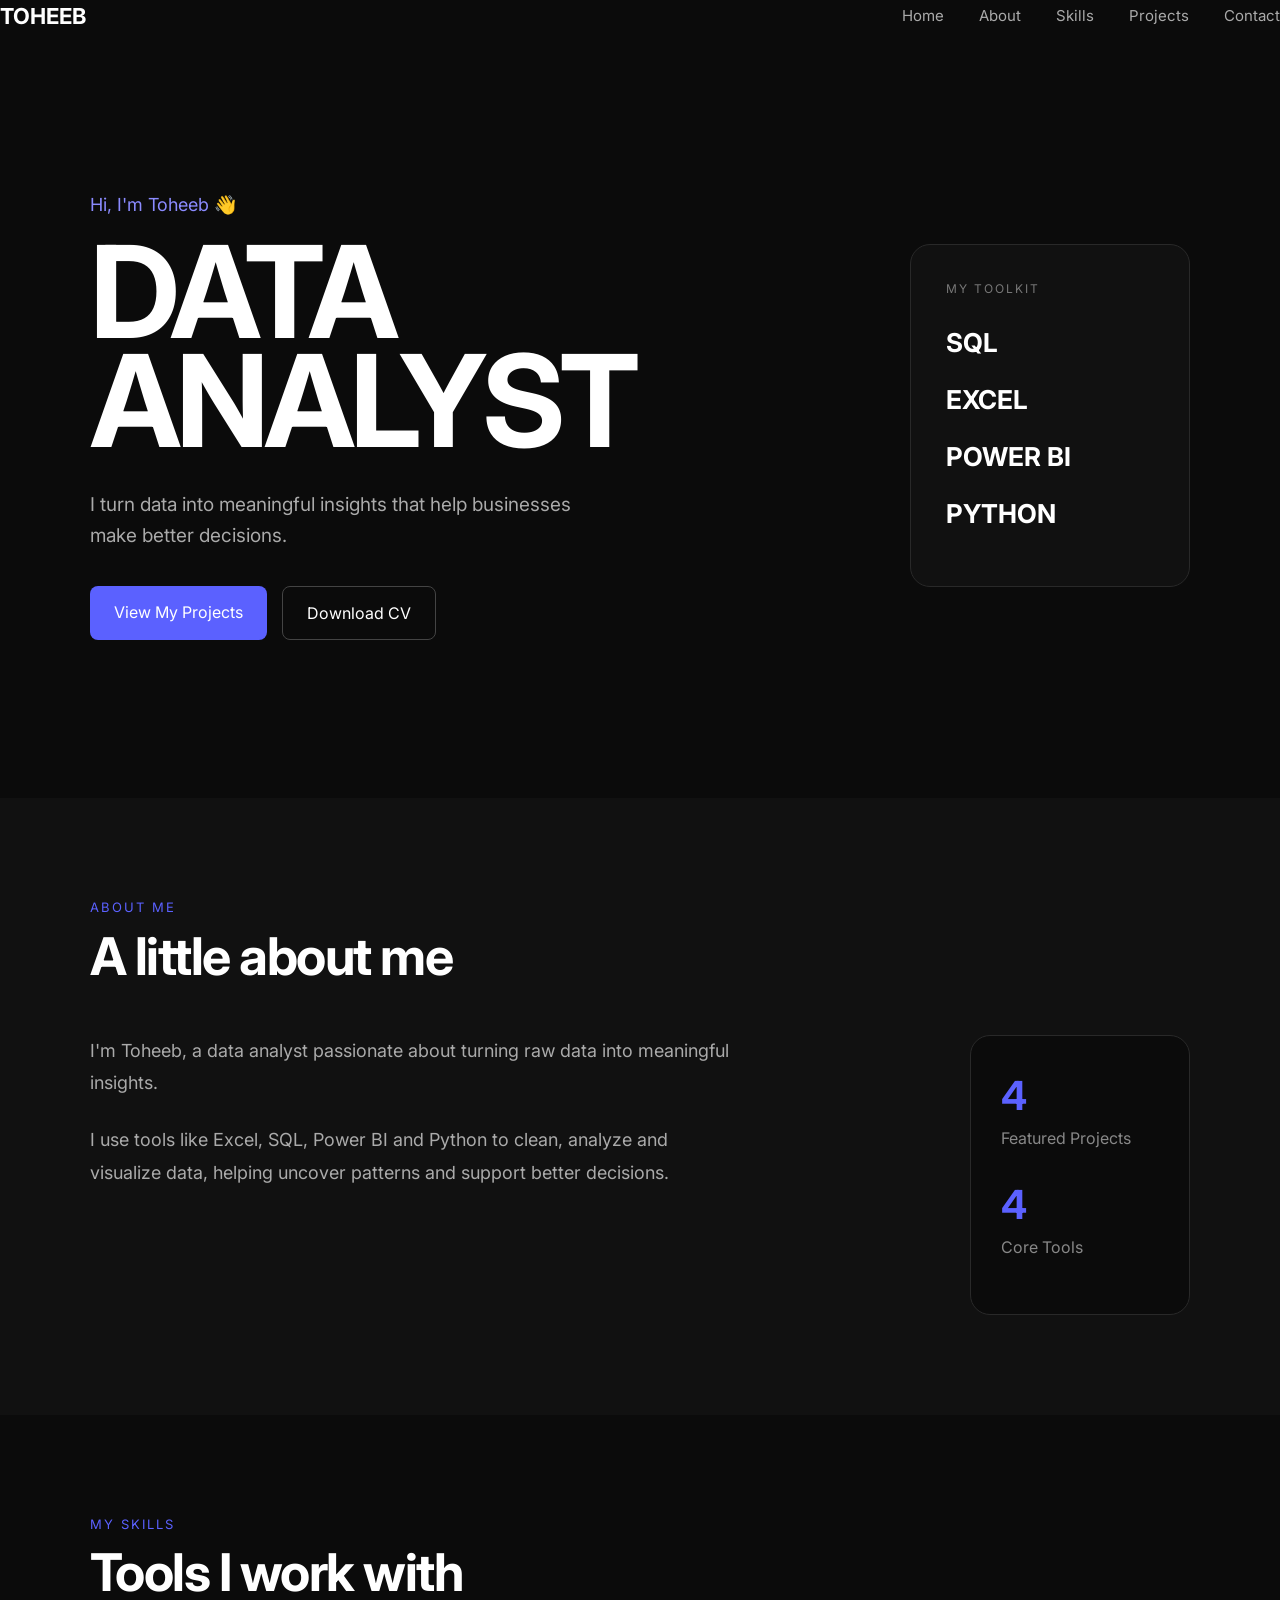
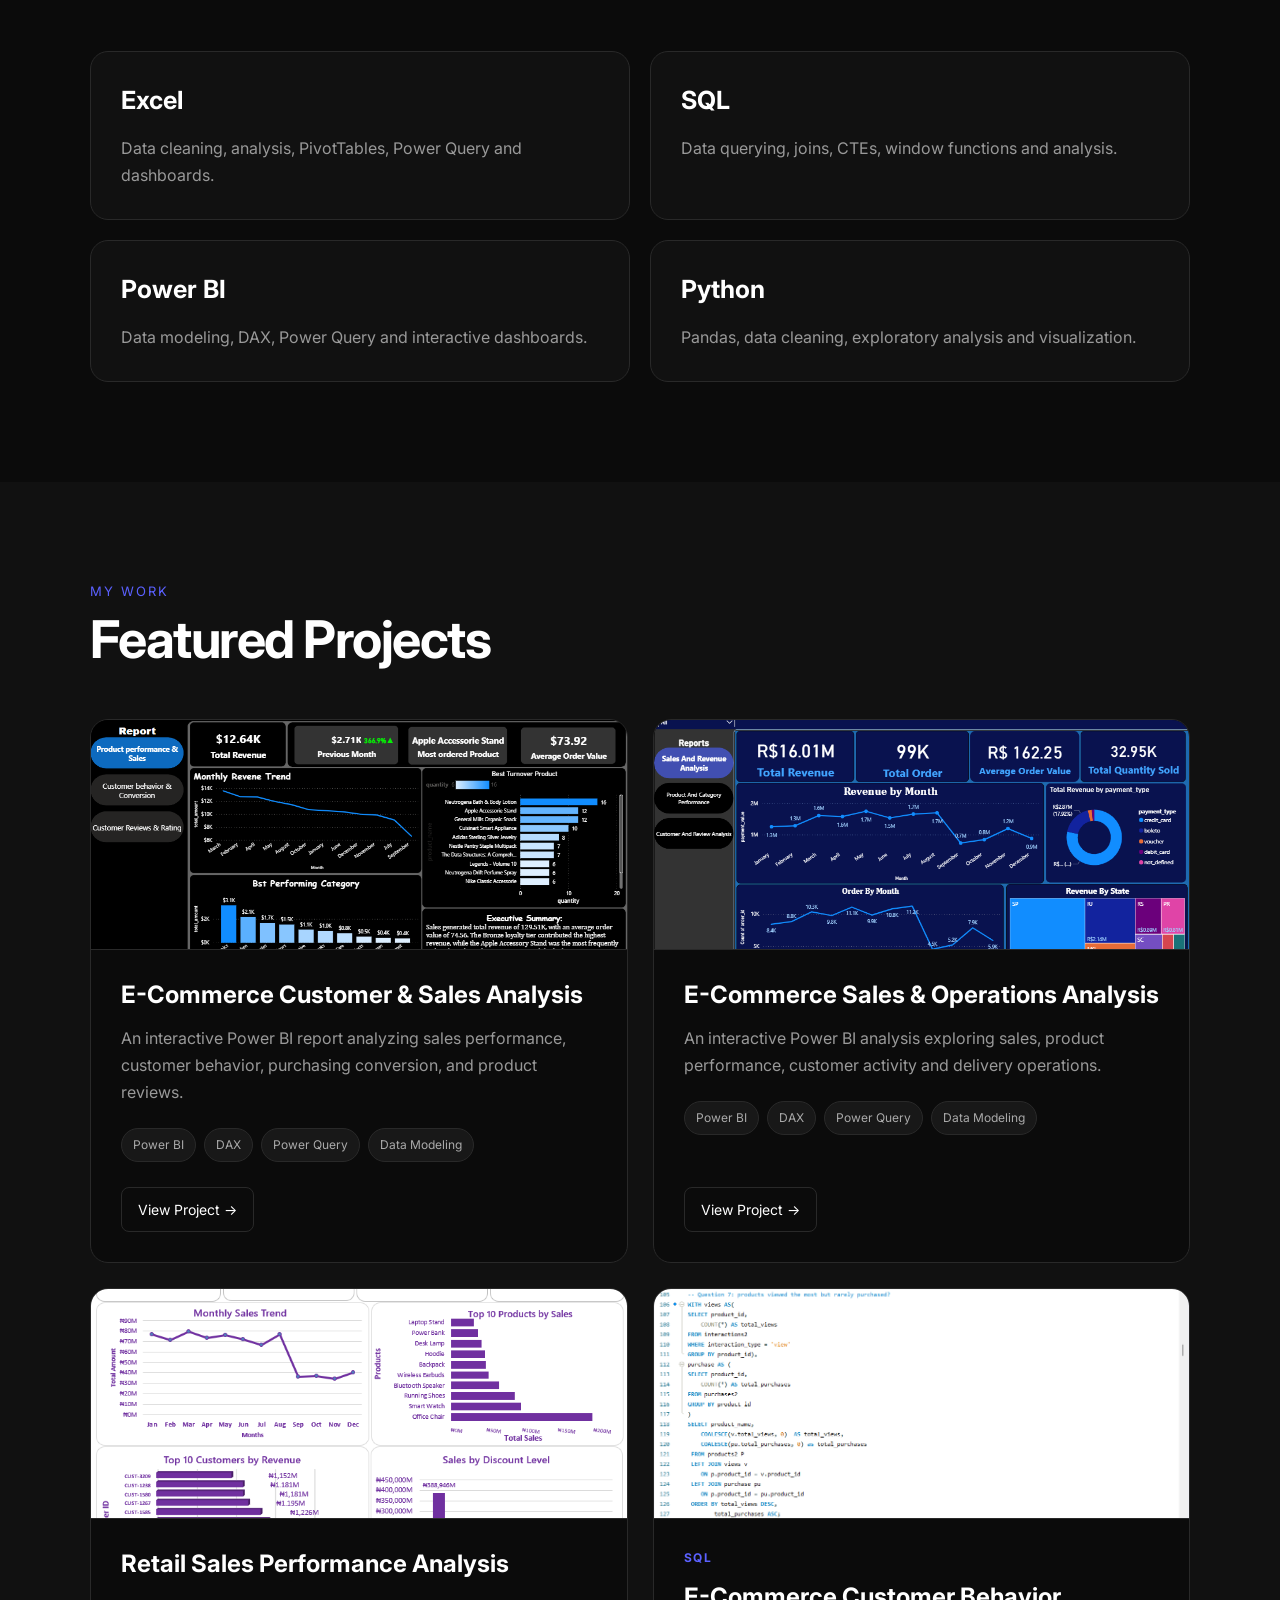
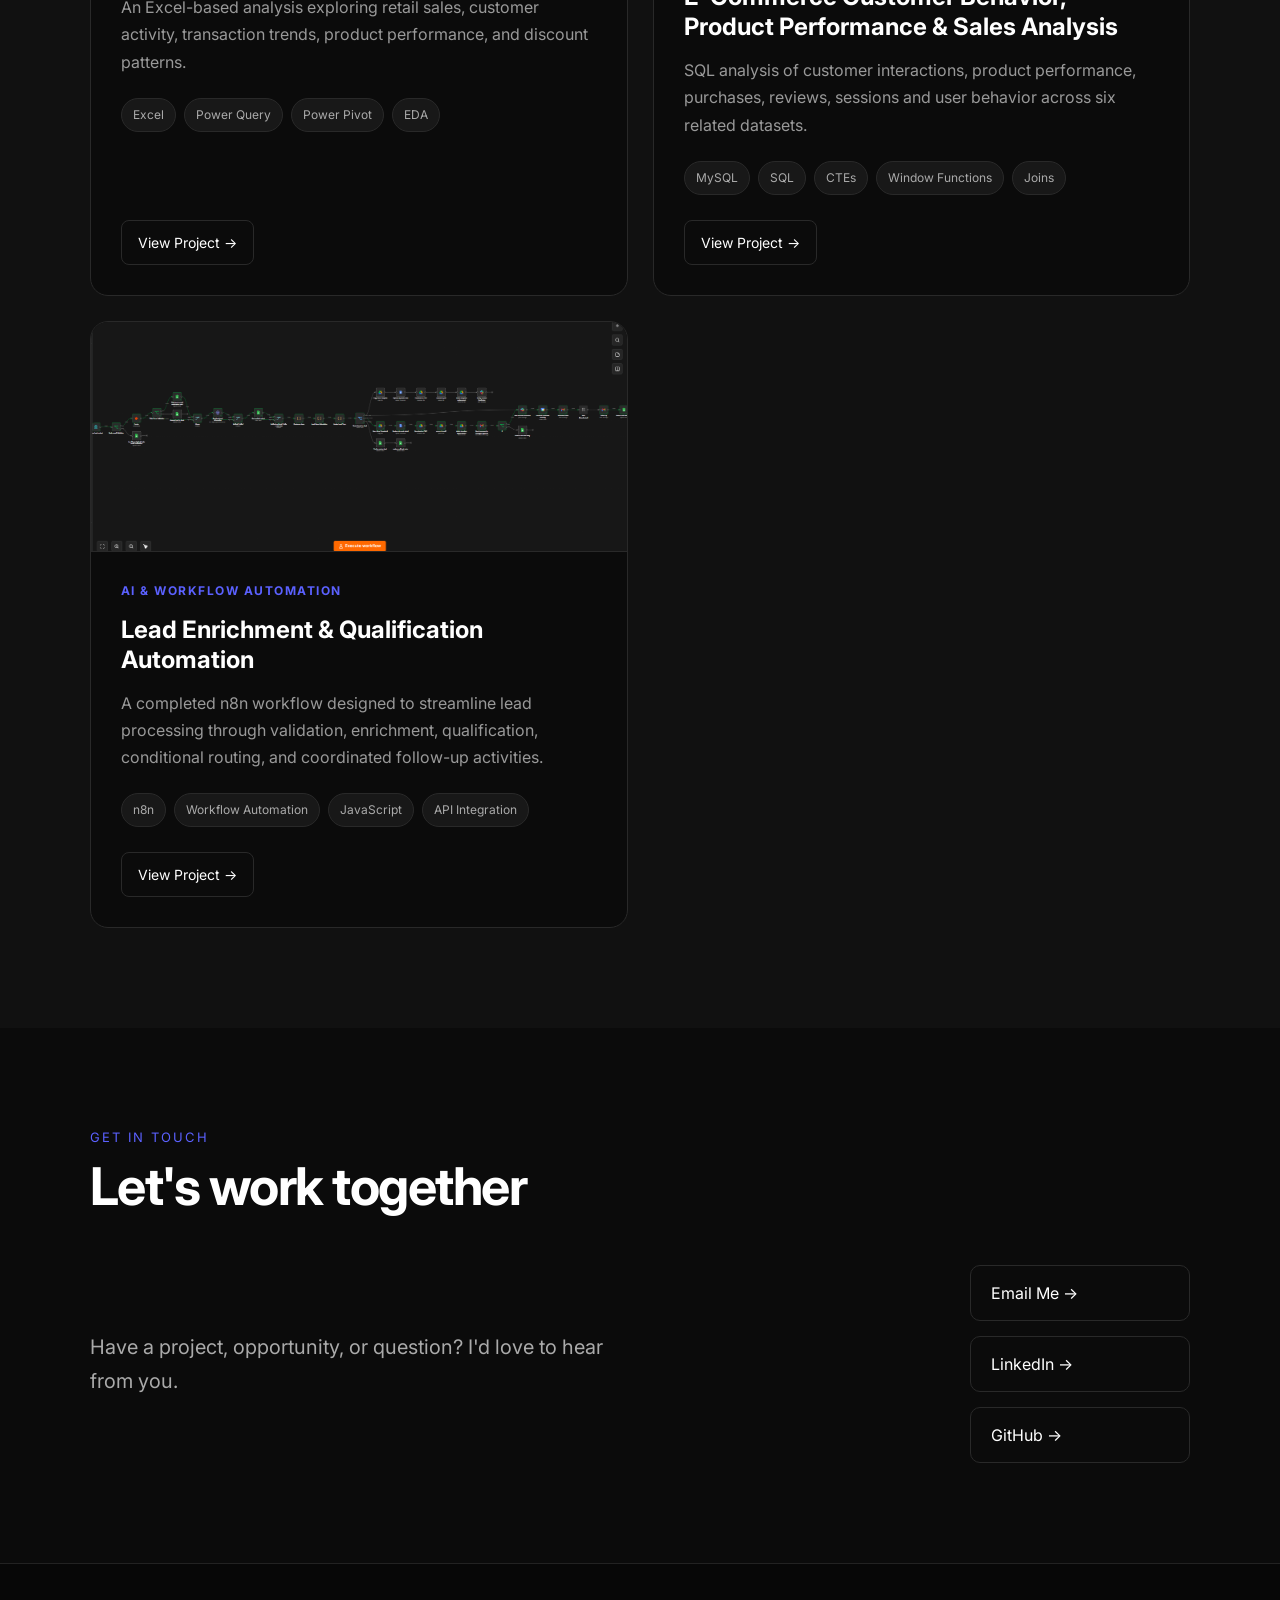
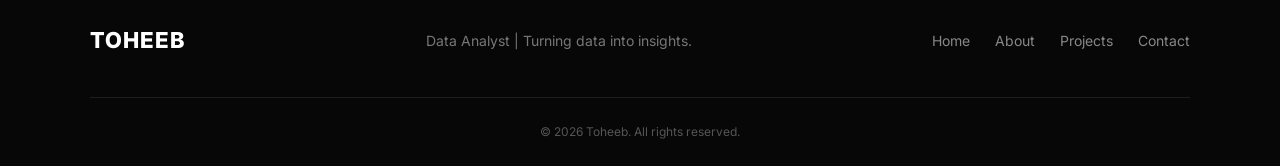
==== index.html @ eb2bd94a "Fix HTML structure and formatting issues" ====
<!DOCTYPE html>
<html lang="en">

<head>
    <meta charset="UTF-8">
    <meta name="viewport" content="width=device-width, initial-scale=1.0">

    <title>Toheeb | Data Analyst</title>

    <link rel="preconnect" href="https://fonts.googleapis.com">
    <link rel="preconnect" href="https://fonts.gstatic.com" crossorigin>

    <link href="https://fonts.googleapis.com/css2?family=Inter:wght@400;500;600;700;800&display=swap" rel="stylesheet">

    <link rel="stylesheet" href="style.css">
</head>

<body>

    <!-- =========================
         NAVIGATION
    ========================== -->

    <header>

        <nav>

            <div class="logo">
                TOHEEB
            </div>

            <div class="nav-links">

                <a href="#home">Home</a>
                <a href="#about">About</a>
                <a href="#skills">Skills</a>
                <a href="#projects">Projects</a>
                <a href="#contact">Contact</a>

            </div>

        </nav>

    </header>


    <!-- =========================
         HERO
    ========================== -->

    <section class="hero" id="home">

        <div class="hero-text">

            <p class="intro">
                Hi, I'm Toheeb 👋
            </p>

            <h1>
                DATA<br>ANALYST
            </h1>

            <p class="description">
                I turn data into meaningful insights
                that help businesses make better decisions.
            </p>

            <div class="buttons">

                <a href="#projects" class="primary-btn">
                    View My Projects
                </a>

                <a href="#" class="secondary-btn">
                    Download CV
                </a>

            </div>

        </div>


        <div class="hero-side">

            <p>MY TOOLKIT</p>

            <h2>SQL</h2>
            <h2>EXCEL</h2>
            <h2>POWER BI</h2>
            <h2>PYTHON</h2>

        </div>

    </section>


    <!-- =========================
         ABOUT
    ========================== -->

    <section class="about" id="about">

        <div class="section-title">

            <p>ABOUT ME</p>

            <h2>
                A little about me
            </h2>

        </div>


        <div class="about-content">

            <div class="about-text">

                <p>
                    I'm Toheeb, a data analyst passionate about turning
                    raw data into meaningful insights.
                </p>

                <p>
                    I use tools like Excel, SQL, Power BI and Python
                    to clean, analyze and visualize data, helping uncover
                    patterns and support better decisions.
                </p>

            </div>


            <div class="about-highlight">

                <span>4</span>
<p>Featured Projects</p>

                <span>4</span>
                <p>Core Tools</p>

            </div>

        </div>

    </section>


    <!-- =========================
         SKILLS
    ========================== -->

    <section class="skills" id="skills">

        <div class="section-title">

            <p>MY SKILLS</p>

            <h2>
                Tools I work with
            </h2>

        </div>


        <div class="skills-grid">

            <div class="skill-card">

                <h3>
                    Excel
                </h3>

                <p>
                    Data cleaning, analysis, PivotTables,
                    Power Query and dashboards.
                </p>

            </div>


            <div class="skill-card">

                <h3>
                    SQL
                </h3>

                <p>
                    Data querying, joins, CTEs,
                    window functions and analysis.
                </p>

            </div>


            <div class="skill-card">

                <h3>
                    Power BI
                </h3>

                <p>
                    Data modeling, DAX, Power Query
                    and interactive dashboards.
                </p>

            </div>


            <div class="skill-card">

                <h3>
                    Python
                </h3>

                <p>
                    Pandas, data cleaning,
                    exploratory analysis and visualization.
                </p>

            </div>

        </div>

    </section>


    <!-- =========================
         PROJECTS
    ========================== -->

    <section class="projects" id="projects">

        <div class="section-title">

            <p>MY WORK</p>

            <h2>
                Featured Projects
            </h2>

        </div>


        <div class="projects-grid">


            <!-- =========================
                 PROJECT 1
            ========================== -->

            <div class="project-card">

                <div class="project-image">

                    <img
                        src="image/sales-dashboard.png"
                        alt="Power BI Sales Dashboard"
                    >

                </div>


                <div class="project-content">

                    <h3>
                        E-Commerce Customer & Sales Analysis
                    </h3>

                    <p>
                        An interactive Power BI report analyzing sales performance,
                        customer behavior, purchasing conversion, and product reviews.
                    </p>


                    <div class="project-tools">

                        <span>Power BI</span>
                        <span>DAX</span>
                        <span>Power Query</span>
                        <span>Data Modeling</span>

                    </div>


                    <a
                        href="project1.html"
                        class="project-btn"
                    >
                        View Project →
                    </a>

                </div>

            </div>


            <!-- =========================
                 PROJECT 2
            ========================== -->

            <div class="project-card">

                <div class="project-image">

                    <img
                        src="image/project2-sales-revenue.png"
                        alt="E-Commerce Sales and Revenue Dashboard"
                    >

                </div>


                <div class="project-content">

                    <h3>
                        E-Commerce Sales & Operations Analysis
                    </h3>

                    <p>
                        An interactive Power BI analysis exploring sales,
                        product performance, customer activity and delivery operations.
                    </p>


                    <div class="project-tools">

                        <span>Power BI</span>
                        <span>DAX</span>
                        <span>Power Query</span>
                        <span>Data Modeling</span>

                    </div>


                    <a
                        href="project2.html"
                        class="project-btn"
                    >
                        View Project →
                    </a>

                </div>

            </div>


            <!-- =========================
                 PROJECT 3 — EXCEL
            ========================== -->

            <div class="project-card">

                <div class="project-image">

                    <img
                        src="image/excel-dashboard.png"
                        alt="Retail Sales Performance Excel Dashboard"
                    >

                </div>


                <div class="project-content">

                    <h3>
                        Retail Sales Performance Analysis
                    </h3>

                    <p>
                        An Excel-based analysis exploring retail sales,
                        customer activity, transaction trends, product performance,
                        and discount patterns.
                    </p>


                    <div class="project-tools">

                        <span>Excel</span>
                        <span>Power Query</span>
                        <span>Power Pivot</span>
                        <span>EDA</span>

                    </div>


                    <a
                        href="project3.html"
                        class="project-btn"
                    >
                        View Project →
                    </a>

                </div>

            </div>


            <!-- =========================
                 PROJECT 4 — SQL
            ========================== -->

<div class="project-card">

    <div class="project-image">

        <img
            src="image/project4-sql-query.png"
            alt="SQL e-commerce analysis query in MySQL Workbench"
        >

    </div>


    <div class="project-content">

        <span class="project-category">SQL</span>

        <h3>
            E-Commerce Customer Behavior,
            Product Performance & Sales Analysis
        </h3>

        <p>
            SQL analysis of customer interactions, product performance,
            purchases, reviews, sessions and user behavior across
            six related datasets.
        </p>


        <div class="project-tools">

            <span>MySQL</span>
            <span>SQL</span>
            <span>CTEs</span>
            <span>Window Functions</span>
            <span>Joins</span>

        </div>


        <a href="project4.html" class="project-btn">
            View Project →
        </a>

    </div>

</div>

        
                   <!-- PROJECT 5 — LEAD AUTOMATION -->

<div class="project-card">

    <div class="project-image">

        <img
            src="image/project5-workflow.png"
            alt="n8n lead enrichment and qualification automation workflow"
            loading="lazy"
        >

    </div>

    <div class="project-content">

        <span class="project-category">AI & WORKFLOW AUTOMATION</span>

        <h3>
            Lead Enrichment & Qualification Automation
        </h3>

        <p>
            A completed n8n workflow designed to streamline lead
            processing through validation, enrichment, qualification,
            conditional routing, and coordinated follow-up activities.
        </p>

        <div class="project-tools">
            <span>n8n</span>
            <span>Workflow Automation</span>
            <span>JavaScript</span>
            <span>API Integration</span>
        </div>

        <a href="project5.html" class="project-btn">
            View Project →
        </a>

    </div>

</div>

    </section>


    <!-- =========================
         CONTACT
    ========================== -->

    <section class="contact" id="contact">

        <div class="section-title">

            <p>GET IN TOUCH</p>

            <h2>
                Let's work together
            </h2>

        </div>


        <div class="contact-content">

            <div class="contact-text">

                <p>
                    Have a project, opportunity, or question?
                    I'd love to hear from you.
                </p>

            </div>


            <div class="contact-links">

                <a href="mailto:your-email@example.com">
                    Email Me →
                </a>

                <a href="#" target="_blank">
                    LinkedIn →
                </a>

                <a href="#" target="_blank">
                    GitHub →
                </a>

            </div>

        </div>

    </section>


    <!-- =========================
         FOOTER
    ========================== -->

    <footer>

        <div class="footer-content">

            <div class="footer-logo">
                TOHEEB
            </div>

            <p>
                Data Analyst | Turning data into insights.
            </p>


            <div class="footer-links">

                <a href="#home">
                    Home
                </a>

                <a href="#about">
                    About
                </a>

                <a href="#projects">
                    Projects
                </a>

                <a href="#contact">
                    Contact
                </a>

            </div>

        </div>


        <div class="footer-bottom">

            <p>
                © 2026 Toheeb. All rights reserved.
            </p>

        </div>

    </footer>


</body>
</html>
---- style.css ----
html {
    scroll-behavior: smooth;
}

body {
    font-family: "Inter", Arial, sans-serif;
}
* {
	margin: 0;
	padding: 0;
	box-sizing: border-box;
}

body {
    background: #0b0b0b;
    color: white;
    font-family: "Inter", Arial, sans-serif;
    line-height: 1.5;
}
}

header {
	padding: 30px 7%;
}

nav {
	display: flex;
	justify-content: space-between;
	align-items: center;
}

.logo {
	font-size: 22px;
	font-weight: bold;
}

.nav-links {
	display: flex;
	gap: 35px;
}

.nav-links a {
	color: #aaaaaa;
	text-decoration: none;
	font-size: 15px;
}

.nav-links a:hover {
	color: white;
}
.hero {
    min-height: 85vh;
    padding: 80px 7%;
    display: flex;
    justify-content: space-between;
    align-items: center;
}

.hero-text {
    max-width: 650px;
}

.intro {
    color: #8b8bff;
    font-size: 18px;
    margin-bottom: 20px;
}

.hero h1 {
    font-size: clamp(70px, 10vw, 150px);
    line-height: 0.85;
    letter-spacing: -5px;
    margin-bottom: 35px;
}

.description {
    color: #aaaaaa;
    font-size: 19px;
    line-height: 1.6;
    max-width: 500px;
}

.buttons {
    display: flex;
    gap: 15px;
    margin-top: 35px;
}

.buttons a {
    text-decoration: none;
    padding: 14px 24px;
    border-radius: 8px;
}

.primary-btn {
    background: #5b61ff;
    color: white;
    transition: 0.3s;
}

.primary-btn:hover {
    background: #7075ff;
    transform: translateY(-3px);
}

.secondary-btn {
    border: 1px solid #444444;
    color: white;
    transition: 0.3s;
}

.secondary-btn:hover {
    border-color: #5b61ff;
    transform: translateY(-3px);
}

.hero-side {
    width: 280px;
    padding: 35px;
    border: 1px solid #292929;
    border-radius: 20px;
    background: #111111;
}

.hero-side p {
    color: #777777;
    font-size: 12px;
    letter-spacing: 2px;
    margin-bottom: 25px;
}

.hero-side h2 {
    font-size: 26px;
    margin-bottom: 18px;
    transition: 0.3s;
}

.hero-side h2:hover {
    color: #5b61ff;
    transform: translateX(8px);
}
.about {
    padding: 100px 7%;
    background: #111111;
}

.section-title p {
    color: #5b61ff;
    font-size: 13px;
    letter-spacing: 2px;
    margin-bottom: 10px;
}

.section-title h2 {
    font-size: clamp(36px, 5vw, 52px);
    line-height: 1.1;
    letter-spacing: -1.5px;
    margin-bottom: 50px;
}

.about-content {
    display: flex;
    justify-content: space-between;
    gap: 80px;
}

.about-text {
    max-width: 650px;
}

.about-text p {
    color: #aaaaaa;
    font-size: 18px;
    line-height: 1.8;
    margin-bottom: 25px;
}

.about-highlight {
    min-width: 220px;
    padding: 30px;
    border: 1px solid #292929;
    border-radius: 20px;
    background: #0b0b0b;
}

.about-highlight span {
    display: block;
    color: #5b61ff;
    font-size: 40px;
    font-weight: bold;
}

.about-highlight p {
    color: #888888;
    margin-bottom: 25px;
}
.skills {
    padding: 100px 7%;
}

.skills-grid {
    display: grid;
    grid-template-columns: repeat(2, 1fr);
    gap: 20px;
}

.skill-card {
    padding: 30px;
    background: #111111;
    border: 1px solid #292929;
    border-radius: 18px;
    transition: 0.3s;
}

.skill-card:hover {
    border-color: #5b61ff;
    transform: translateY(-5px);
}

.skill-card h3 {
    font-size: 25px;
    margin-bottom: 15px;
}

.skill-card p {
    color: #999999;
    line-height: 1.7;
}
.projects {
    padding: 100px 7%;
    background: #111111;
}

.projects-grid {
    display: grid;
    grid-template-columns: repeat(2, 1fr);
    gap: 25px;
}

.project-card {
    background: #0b0b0b;
    border: 1px solid #292929;
    border-radius: 18px;
    overflow: hidden;
    transition: 0.3s;
}

.project-card:hover {
    border-color: #5b61ff;
    transform: translateY(-6px);
}

.project-image {
    height: 220px;
    background: #181818;
    display: flex;
    align-items: center;
    justify-content: center;
    border-bottom: 1px solid #292929;
}

.project-image span {
    color: #666666;
    font-size: 14px;
    letter-spacing: 3px;
}

.project-content {
    padding: 30px;
}

.project-content h3 {
    font-size: 25px;
    margin-bottom: 15px;
}

.project-content p {
    color: #999999;
    line-height: 1.7;
    margin-bottom: 20px;
}

.project-tools {
    display: flex;
    flex-wrap: wrap;
    gap: 8px;
    margin-bottom: 25px;
}

.project-tools span {
    padding: 7px 12px;
    background: #181818;
    border: 1px solid #292929;
    border-radius: 20px;
    color: #aaaaaa;
    font-size: 12px;
}

.project-btn {
    display: inline-block;
    color: white;
    text-decoration: none;
    font-size: 14px;
    transition: 0.3s;
}

.project-btn:hover {
    color: #5b61ff;
}
.contact {
    padding: 100px 7%;
}

.contact-content {
    display: flex;
    justify-content: space-between;
    align-items: center;
    gap: 60px;
}

.contact-text {
    max-width: 550px;
}

.contact-text p {
    color: #aaaaaa;
    font-size: 20px;
    line-height: 1.7;
}

.contact-links {
    display: flex;
    flex-direction: column;
    gap: 15px;
    min-width: 220px;
}

.contact-links a {
    padding: 15px 20px;
    border: 1px solid #292929;
    border-radius: 10px;
    color: white;
    text-decoration: none;
    transition: 0.3s;
}

.contact-links a:hover {
    border-color: #5b61ff;
    color: #5b61ff;
    transform: translateX(6px);
}
@media (max-width: 768px) {
    .insights-grid {

    grid-template-columns: 1fr;

    .workflow-grid {
    grid-template-columns: 1fr;
}

.summary-grid {
    grid-template-columns: 1fr;
}
}
    .questions-grid {
    grid-template-columns: 1fr;
}

    header {
        padding: 25px 5%;
    }

    .nav-links {
        gap: 15px;
    }

    .nav-links a {
        font-size: 13px;
    }

    .hero {
        padding: 60px 5%;
        flex-direction: column;
        align-items: flex-start;
        gap: 50px;
    }

    .hero h1 {
        font-size: 70px;
    }

    .hero-side {
        width: 100%;
    }

    .about,
    .skills,
    .projects,
    .contact {
        padding: 80px 5%;
    }

    .about-content {
        flex-direction: column;
        gap: 40px;
    }

    .about-highlight {
        width: 100%;
    }

    .skills-grid {
        grid-template-columns: 1fr;
    }

    .projects-grid {
        grid-template-columns: 1fr;
    }

    .contact-content {
        flex-direction: column;
        align-items: flex-start;
    }

    .contact-links {
        width: 100%;
    }
    footer {
    padding: 60px 7% 25px;
    background: #070707;
    border-top: 1px solid #222222;
}

.footer-content {
    display: flex;
    justify-content: space-between;
    align-items: center;
    gap: 40px;
    padding-bottom: 40px;
}

.footer-logo {
    font-size: 22px;
    font-weight: 800;
    letter-spacing: 1px;
}

.footer-content > p {
    color: #777777;
    font-size: 14px;
}

.footer-links {
    display: flex;
    gap: 25px;
}

.footer-links a {
    color: #888888;
    text-decoration: none;
    font-size: 14px;
    transition: 0.3s;
}

.footer-links a:hover {
    color: white;
}

.footer-bottom {
    padding-top: 25px;
    border-top: 1px solid #1d1d1d;
    text-align: center;
}

.footer-bottom p {
    color: #555555;
    font-size: 12px;
}
}
/* Subtle animations */

.hero-text,
.hero-side {
    animation: fadeUp 0.8s ease forwards;
}

.project-card,
.skill-card {
    animation: fadeUp 0.8s ease forwards;
}

@keyframes fadeUp {
    from {
        opacity: 0;
        transform: translateY(20px);
    }

    to {
        opacity: 1;
        transform: translateY(0);
    }
}
footer {
    padding: 60px 7% 25px;
    background: #070707;
    border-top: 1px solid #222222;
}

.footer-content {
    display: flex;
    justify-content: space-between;
    align-items: center;
    gap: 40px;
    padding-bottom: 40px;
}

.footer-logo {
    font-size: 22px;
    font-weight: 800;
    letter-spacing: 1px;
}

.footer-content > p {
    color: #777777;
    font-size: 14px;
}

.footer-links {
    display: flex;
    gap: 25px;
}

.footer-links a {
    color: #888888;
    text-decoration: none;
    font-size: 14px;
    transition: 0.3s;
}

.footer-links a:hover {
    color: white;
}

.footer-bottom {
    padding-top: 25px;
    border-top: 1px solid #1d1d1d;
    text-align: center;
}

.footer-bottom p {
    color: #555555;
    font-size: 12px;
}
.project-image img {
    width: 100%;
    height: 100%;
    object-fit: contain;
    display: block;
}
/* PROJECT PAGE */

.project-hero {
    padding: 120px 7% 80px;
    max-width: 1000px;
}

.project-hero > p:first-child {
    color: #5b61ff;
    font-size: 13px;
    letter-spacing: 2px;
    margin-bottom: 20px;
}

.project-hero h1 {
    font-size: clamp(50px, 7vw, 90px);
    line-height: 1;
    letter-spacing: -3px;
    margin-bottom: 30px;
}

.project-hero > p:last-child {
    color: #aaaaaa;
    font-size: 20px;
    line-height: 1.7;
    max-width: 700px;
}

.project-overview {
    padding: 80px 7%;
    background: #111111;
}

.project-overview h2 {
    font-size: 40px;
    margin-bottom: 25px;
}

.project-overview p {
    color: #aaaaaa;
    font-size: 18px;
    line-height: 1.8;
    max-width: 800px;
}
/* DASHBOARD SECTIONS */

.dashboard-section {
    padding: 100px 7%;
}

.dashboard-section:nth-of-type(even) {
    background: #111111;
}

.project-label {
    color: #5b61ff;
    font-size: 13px;
    letter-spacing: 2px;
    margin-bottom: 15px;
}

.dashboard-section h2 {
    font-size: clamp(32px, 5vw, 50px);
    margin-bottom: 40px;
    letter-spacing: -1px;
}

.dashboard-image {
    width: 100%;
    max-width: 1200px;
    margin: 0 auto;
    padding: 15px;
    background: #0b0b0b;
    border: 1px solid #292929;
    border-radius: 18px;
    overflow: hidden;
}

.dashboard-image img {
    width: 100%;
    height: auto;
    display: block;
    border-radius: 10px;
}
/* BUSINESS QUESTIONS */

.project-questions {
    padding: 100px 7%;
    background: #0b0b0b;
}

.project-questions h2 {
    font-size: clamp(36px, 5vw, 52px);
    line-height: 1.1;
    letter-spacing: -1.5px;
    margin-bottom: 50px;
}

.questions-grid {
    display: grid;
    grid-template-columns: repeat(3, 1fr);
    gap: 20px;
}

.question-card {
    padding: 30px;
    background: #111111;
    border: 1px solid #292929;
    border-radius: 18px;
    transition: 0.3s;
}

.question-card:hover {
    border-color: #5b61ff;
    transform: translateY(-5px);
}

.question-card span {
    color: #5b61ff;
    font-size: 13px;
    letter-spacing: 2px;
}

.question-card h3 {
    font-size: 23px;
    margin: 20px 0 15px;
}

.question-card p {
    color: #999999;
    line-height: 1.7;
}
/* PROJECT INSIGHTS */

.insights-section {
    padding: 100px 7%;
    background: #111111;
}

.insights-section h2 {
    font-size: clamp(36px, 5vw, 52px);
    line-height: 1.1;
    letter-spacing: -1.5px;
    margin-bottom: 50px;
}

.insights-grid {
    display: grid;
    grid-template-columns: repeat(3, 1fr);
    gap: 20px;
}

.insight-card {
    padding: 30px;
    background: #0b0b0b;
    border: 1px solid #292929;
    border-radius: 18px;
    transition: 0.3s;
}

.insight-card:hover {
    border-color: #5b61ff;
    transform: translateY(-5px);
}

.insight-card span {
    color: #5b61ff;
    font-size: 13px;
    letter-spacing: 2px;
}

.insight-card h3 {
    font-size: 23px;
    margin: 20px 0 15px;
}

.insight-card p {
    color: #999999;
    line-height: 1.7;
}
/* WORKFLOW SECTION */

.workflow-section {
    padding: 100px 7%;
    background: #0b0b0b;
}

.workflow-section h2 {
    font-size: clamp(36px, 5vw, 52px);
    line-height: 1.1;
    letter-spacing: -1.5px;
    margin-bottom: 50px;
}

.workflow-grid {
    display: grid;
    grid-template-columns: repeat(2, 1fr);
    gap: 20px;
}

.workflow-card {
    padding: 30px;
    background: #111111;
    border: 1px solid #292929;
    border-radius: 18px;
    transition: 0.3s;
}

.workflow-card:hover {
    border-color: #5b61ff;
    transform: translateY(-5px);
}

.workflow-card span {
    color: #5b61ff;
    font-size: 13px;
    letter-spacing: 2px;
}

.workflow-card h3 {
    font-size: 23px;
    margin: 20px 0 15px;
}

.workflow-card p {
    color: #999999;
    line-height: 1.7;
}

.tools-used {
    margin-top: 60px;
}

.tools-used h3 {
    font-size: 25px;
    margin-bottom: 20px;
}

.tool-list {
    display: flex;
    flex-wrap: wrap;
    gap: 10px;
}

.tool-list span {
    padding: 9px 15px;
    background: #111111;
    border: 1px solid #292929;
    border-radius: 20px;
    color: #aaaaaa;
    font-size: 13px;
}
/* PROJECT SUMMARY */

.project-summary {
    padding: 100px 7%;
    background: #111111;
}

.project-summary h2 {
    font-size: clamp(36px, 5vw, 52px);
    line-height: 1.1;
    letter-spacing: -1.5px;
    margin-bottom: 30px;
}

.summary-text {
    max-width: 750px;
    color: #aaaaaa;
    font-size: 19px;
    line-height: 1.8;
    margin-bottom: 50px;
}

.summary-grid {
    display: grid;
    grid-template-columns: repeat(3, 1fr);
    gap: 20px;
}

.summary-card {
    padding: 30px;
    background: #0b0b0b;
    border: 1px solid #292929;
    border-radius: 18px;
    transition: 0.3s;
}

.summary-card:hover {
    border-color: #5b61ff;
    transform: translateY(-5px);
}

.summary-card h3 {
    font-size: 23px;
    margin-bottom: 15px;
}

.summary-card p {
    color: #999999;
    line-height: 1.7;
}
/* PROJECT NAVIGATION */

.project-navigation {
    padding: 70px 7%;
    text-align: center;
    background: #0b0b0b;
}

.back-btn {
    display: inline-block;
    padding: 14px 24px;
    border: 1px solid #292929;
    border-radius: 8px;
    color: white;
    text-decoration: none;
    transition: 0.3s;
}

.back-btn:hover {
    border-color: #5b61ff;
    color: #5b61ff;
    transform: translateY(-3px);
}
/* =========================================================
   PROJECT 2
   E-COMMERCE SALES & OPERATIONS
   ========================================================= */

.project2-header {
    background: #080d0c;
}


/* HERO */

.project2-hero {
    min-height: 75vh;
    padding: 120px 7%;
    display: flex;
    align-items: center;
    background:
        radial-gradient(circle at 80% 20%, rgba(45, 190, 150, 0.12), transparent 30%),
        #080d0c;
}

.project2-hero-content {
    max-width: 950px;
}

.project2-label {
    color: #35c99a;
    font-size: 13px;
    letter-spacing: 2px;
    margin-bottom: 20px;
}

.project2-hero h1 {
    font-size: clamp(55px, 8vw, 105px);
    line-height: 0.95;
    letter-spacing: -4px;
    margin-bottom: 35px;
}

.project2-description {
    color: #a7b0ad;
    font-size: 20px;
    line-height: 1.7;
    max-width: 720px;
}

.project2-tools {
    display: flex;
    flex-wrap: wrap;
    gap: 10px;
    margin-top: 35px;
}

.project2-tools span,
.project2-tool-list span {
    padding: 9px 15px;
    border: 1px solid #25332f;
    background: #101917;
    border-radius: 20px;
    color: #aebbb6;
    font-size: 13px;
}


/* OVERVIEW */

.project2-overview {
    padding: 100px 7%;
    background: #0d1311;
}

.project2-section-heading {
    max-width: 900px;
}

.project2-section-heading h2,
.project2-questions h2,
.project2-insights h2,
.project2-workflow h2,
.project2-summary h2 {
    font-size: clamp(38px, 5vw, 58px);
    line-height: 1.05;
    letter-spacing: -2px;
    margin-bottom: 30px;
}

.project2-overview-text {
    max-width: 800px;
    color: #9ba6a2;
    font-size: 19px;
    line-height: 1.8;
}


/* QUESTIONS */

.project2-questions {
    padding: 100px 7%;
    background: #080d0c;
}

.project2-question-grid {
    display: grid;
    grid-template-columns: repeat(3, 1fr);
    gap: 20px;
}

.project2-question-card {
    padding: 30px;
    background: #101917;
    border: 1px solid #25332f;
    border-radius: 18px;
    transition: 0.3s;
}

.project2-question-card:hover {
    border-color: #35c99a;
    transform: translateY(-5px);
}

.project2-question-card span {
    color: #35c99a;
    font-size: 13px;
    letter-spacing: 2px;
}

.project2-question-card h3 {
    font-size: 23px;
    margin: 20px 0 15px;
}

.project2-question-card p {
    color: #929e99;
    line-height: 1.7;
}


/* DASHBOARDS */

.project2-dashboard {
    padding: 110px 7%;
    background: #0d1311;
}

.project2-dashboard-alt {
    background: #080d0c;
}

.project2-dashboard-heading {
    max-width: 900px;
    margin-bottom: 45px;
}

.project2-dashboard-heading h2 {
    font-size: clamp(38px, 5vw, 58px);
    line-height: 1.05;
    letter-spacing: -2px;
}

.project2-dashboard-image {
    width: 100%;
    max-width: 1250px;
    margin: 0 auto;
    padding: 15px;
    background: #070b0a;
    border: 1px solid #25332f;
    border-radius: 20px;
    overflow: hidden;
    box-shadow: 0 20px 60px rgba(0, 0, 0, 0.35);
}

.project2-dashboard-image img {
    width: 100%;
    height: auto;
    display: block;
    border-radius: 12px;
}


/* METRICS */

.project2-insights {
    padding: 100px 7%;
    background: #080d0c;
}

.project2-metrics-grid {
    display: grid;
    grid-template-columns: repeat(4, 1fr);
    gap: 15px;
}

.project2-metric-card {
    padding: 28px;
    background: #101917;
    border: 1px solid #25332f;
    border-radius: 18px;
}

.project2-metric-card span {
    display: block;
    color: #73807b;
    font-size: 11px;
    letter-spacing: 1.5px;
    margin-bottom: 15px;
}

.project2-metric-card strong {
    color: #35c99a;
    font-size: 28px;
    font-weight: 700;
}


/* INSIGHT NOTE */

.project2-insight-note {
    max-width: 800px;
    margin-top: 35px;
    padding: 30px;
    border-left: 3px solid #35c99a;
    background: #101917;
}

.project2-insight-note h3 {
    font-size: 22px;
    margin-bottom: 10px;
}

.project2-insight-note p {
    color: #9aa6a1;
    line-height: 1.7;
}


/* WORKFLOW */

.project2-workflow {
    padding: 110px 7%;
    background: #0d1311;
}

.project2-workflow-grid {
    display: grid;
    grid-template-columns: repeat(2, 1fr);
    gap: 20px;
}

.project2-workflow-card {
    padding: 30px;
    background: #101917;
    border: 1px solid #25332f;
    border-radius: 18px;
    transition: 0.3s;
}

.project2-workflow-card:hover {
    border-color: #35c99a;
    transform: translateY(-5px);
}

.project2-workflow-card span {
    color: #35c99a;
    font-size: 13px;
    letter-spacing: 2px;
}

.project2-workflow-card h3 {
    font-size: 23px;
    margin: 20px 0 15px;
}

.project2-workflow-card p {
    color: #929e99;
    line-height: 1.7;
}

.project2-tools-used {
    margin-top: 60px;
}

.project2-tools-used h3 {
    font-size: 25px;
    margin-bottom: 20px;
}

.project2-tool-list {
    display: flex;
    flex-wrap: wrap;
    gap: 10px;
}


/* SUMMARY */

.project2-summary {
    padding: 110px 7%;
    background: #080d0c;
}

.project2-summary-text {
    max-width: 800px;
    color: #9ba6a2;
    font-size: 19px;
    line-height: 1.8;
}


/* NAVIGATION */

.project2-navigation {
    padding: 70px 7%;
    text-align: center;
    background: #080d0c;
}

.project2-back-btn {
    display: inline-block;
    padding: 14px 24px;
    border: 1px solid #25332f;
    border-radius: 8px;
    color: white;
    text-decoration: none;
    transition: 0.3s;
}

.project2-back-btn:hover {
    border-color: #35c99a;
    color: #35c99a;
    transform: translateY(-3px);
}


/* MOBILE */

@media (max-width: 768px) {

    .project2-hero {
        padding: 80px 5%;
    }

    .project2-hero h1 {
        font-size: 60px;
    }

    .project2-overview,
    .project2-questions,
    .project2-dashboard,
    .project2-insights,
    .project2-workflow,
    .project2-summary {
        padding: 80px 5%;
    }

    .project2-question-grid {
        grid-template-columns: 1fr;
    }

    .project2-metrics-grid {
        grid-template-columns: repeat(2, 1fr);
    }

    .project2-workflow-grid {
        grid-template-columns: 1fr;
    }

}

@media (max-width: 480px) {

    .project2-metrics-grid {
        grid-template-columns: 1fr;
    }

}
/* =========================================
   PROJECT 3 — EXCEL SALES ANALYSIS
========================================= */

.project3-container {
    width: min(1150px, 90%);
    margin: 0 auto;
}

.project3-hero {
    min-height: 80vh;
    display: flex;
    align-items: center;
    background:
        radial-gradient(circle at 80% 30%, rgba(34, 197, 94, 0.12), transparent 30%),
        #0b0b0b;
    border-bottom: 1px solid #242424;
}

.project3-back {
    display: inline-block;
    color: #9ca3af;
    text-decoration: none;
    margin-bottom: 70px;
    transition: 0.3s;
}

.project3-back:hover {
    color: #4ade80;
}

.project3-hero-content {
    max-width: 850px;
}

.project3-label {
    display: inline-block;
    padding: 8px 14px;
    border: 1px solid #285c3b;
    border-radius: 30px;
    color: #4ade80;
    font-size: 13px;
    font-weight: 600;
    margin-bottom: 25px;
    background: rgba(74, 222, 128, 0.06);
}

.project3-hero h1 {
    font-size: clamp(48px, 7vw, 86px);
    line-height: 0.98;
    letter-spacing: -3px;
    margin-bottom: 30px;
}

.project3-hero p {
    max-width: 700px;
    color: #a1a1aa;
    font-size: 19px;
    line-height: 1.7;
    margin-bottom: 35px;
}

.project3-tools {
    display: flex;
    flex-wrap: wrap;
    gap: 10px;
}

.project3-tools span {
    padding: 9px 14px;
    border-radius: 8px;
    background: #151515;
    border: 1px solid #292929;
    color: #d4d4d8;
    font-size: 13px;
}


/* =========================================
   SECTIONS
========================================= */

.project3-section {
    padding: 110px 0;
    border-bottom: 1px solid #242424;
}

.project3-dark-section {
    background: #0e0e0e;
}

.project3-section-title {
    display: flex;
    align-items: baseline;
    gap: 18px;
    margin-bottom: 55px;
}

.project3-section-title span {
    color: #4ade80;
    font-size: 14px;
    font-weight: 700;
}

.project3-section-title h2 {
    font-size: clamp(34px, 5vw, 52px);
    letter-spacing: -1.5px;
    margin: 0;
}

.project3-section-intro {
    max-width: 700px;
    color: #a1a1aa;
    font-size: 17px;
    line-height: 1.7;
    margin-bottom: 45px;
}


/* =========================================
   OVERVIEW
========================================= */

.project3-overview {
    display: grid;
    grid-template-columns: 1.1fr 0.9fr;
    gap: 70px;
    align-items: start;
}

.project3-overview p {
    color: #a1a1aa;
    font-size: 17px;
    line-height: 1.8;
    margin-bottom: 25px;
}

.project3-overview-card {
    display: grid;
    grid-template-columns: repeat(2, 1fr);
    gap: 1px;
    background: #292929;
    border: 1px solid #292929;
    border-radius: 16px;
    overflow: hidden;
}

.project3-stat {
    padding: 28px 22px;
    background: #121212;
}

.project3-stat strong {
    display: block;
    font-size: 25px;
    margin-bottom: 7px;
}

.project3-stat span {
    color: #8f8f8f;
    font-size: 13px;
}


/* =========================================
   BUSINESS QUESTIONS
========================================= */

.project3-question-grid {
    display: grid;
    grid-template-columns: repeat(2, 1fr);
    gap: 18px;
}

.project3-question {
    padding: 35px;
    background: #131313;
    border: 1px solid #292929;
    border-radius: 16px;
    transition: 0.3s;
}

.project3-question:hover {
    border-color: #4ade80;
    transform: translateY(-4px);
}

.project3-question > span {
    color: #4ade80;
    font-size: 13px;
    font-weight: 700;
}

.project3-question h3 {
    font-size: 21px;
    margin: 20px 0 12px;
}

.project3-question p {
    color: #8f8f8f;
    margin: 0;
    line-height: 1.6;
}


/* =========================================
   DASHBOARD
========================================= */

.project3-dashboard {
    padding: 12px;
    background: #111111;
    border: 1px solid #292929;
    border-radius: 18px;
    overflow: hidden;
}

.project3-dashboard img {
    width: 100%;
    height: auto;
    display: block;
    border-radius: 10px;
}


/* =========================================
   EDA COMPARISON
========================================= */

.project3-eda-intro {
    max-width: 700px;
    margin-bottom: 50px;
}

.project3-eda-intro p {
    color: #a1a1aa;
    font-size: 17px;
    line-height: 1.7;
}

.project3-comparison {
    display: grid;
    grid-template-columns: 1fr 100px 1fr;
    align-items: center;
    gap: 25px;
}

.project3-month {
    padding: 40px;
    background: #131313;
    border: 1px solid #292929;
    border-radius: 18px;
}

.project3-month > span {
    color: #4ade80;
    font-size: 14px;
    font-weight: 700;
}

.project3-month > strong {
    display: block;
    font-size: 38px;
    margin: 12px 0 30px;
}

.project3-detail {
    display: flex;
    justify-content: space-between;
    gap: 20px;
    padding: 14px 0;
    border-top: 1px solid #292929;
}

.project3-detail span {
    color: #888;
}

.project3-detail b {
    color: #e5e5e5;
}

.project3-arrow {
    text-align: center;
    font-size: 35px;
    color: #4ade80;
}

.project3-finding {
    margin-top: 35px;
    padding: 35px;
    border-left: 3px solid #4ade80;
    background: #131313;
    border-radius: 0 14px 14px 0;
}

.project3-finding > span {
    color: #4ade80;
    font-size: 13px;
    font-weight: 700;
    text-transform: uppercase;
    letter-spacing: 1px;
}

.project3-finding h3 {
    font-size: 25px;
    margin: 12px 0;
}

.project3-finding p {
    color: #999;
    line-height: 1.7;
    margin: 0;
}


/* =========================================
   KEY FINDINGS
========================================= */

.project3-findings {
    display: grid;
    grid-template-columns: repeat(2, 1fr);
    gap: 18px;
}

.project3-finding-card {
    padding: 32px;
    border: 1px solid #292929;
    border-radius: 16px;
    background: #101010;
    transition: 0.3s;
}

.project3-finding-card:hover {
    border-color: #4ade80;
    transform: translateY(-4px);
}

.project3-finding-card > span {
    color: #4ade80;
    font-size: 13px;
    font-weight: 700;
}

.project3-finding-card h3 {
    font-size: 21px;
    margin: 18px 0 10px;
}

.project3-finding-card p {
    color: #929292;
    line-height: 1.7;
    margin: 0;
}


/* =========================================
   WORKFLOW
========================================= */

.project3-workflow {
    display: grid;
    grid-template-columns: repeat(5, 1fr);
    gap: 14px;
}

.project3-workflow-step {
    padding: 28px 22px;
    background: #131313;
    border: 1px solid #292929;
    border-radius: 14px;
}

.project3-workflow-step > span {
    color: #4ade80;
    font-size: 13px;
    font-weight: 700;
}

.project3-workflow-step h3 {
    font-size: 18px;
    margin: 18px 0 10px;
}

.project3-workflow-step p {
    color: #858585;
    font-size: 14px;
    line-height: 1.6;
    margin: 0;
}


/* =========================================
   SUMMARY
========================================= */

.project3-summary {
    max-width: 850px;
}

.project3-summary p {
    color: #a1a1aa;
    font-size: 19px;
    line-height: 1.8;
    margin-bottom: 25px;
}


/* =========================================
   END / BACK BUTTON
========================================= */

.project3-end {
    padding: 70px 0;
}

.project3-back-button {
    display: inline-block;
    padding: 14px 22px;
    border: 1px solid #292929;
    border-radius: 9px;
    color: white;
    text-decoration: none;
    transition: 0.3s;
}

.project3-back-button:hover {
    background: #4ade80;
    border-color: #4ade80;
    color: #07110a;
}


/* =========================================
   PROJECT 3 RESPONSIVE
========================================= */

@media (max-width: 900px) {

    .project3-overview {
        grid-template-columns: 1fr;
        gap: 40px;
    }

    .project3-comparison {
        grid-template-columns: 1fr;
    }

    .project3-arrow {
        transform: rotate(90deg);
    }

    .project3-workflow {
        grid-template-columns: repeat(2, 1fr);
    }
}


@media (max-width: 768px) {

    .project3-hero {
        min-height: auto;
        padding: 80px 0;
    }

    .project3-back {
        margin-bottom: 50px;
    }

    .project3-hero h1 {
        letter-spacing: -2px;
    }

    .project3-section {
        padding: 80px 0;
    }

    .project3-question-grid,
    .project3-findings {
        grid-template-columns: 1fr;
    }

    .project3-workflow {
        grid-template-columns: 1fr;
    }

    .project3-month {
        padding: 30px;
    }

    .project3-month > strong {
        font-size: 32px;
    }
}


@media (max-width: 500px) {

    .project3-container {
        width: 88%;
    }

    .project3-overview-card {
        grid-template-columns: 1fr;
    }

    .project3-hero h1 {
        font-size: 48px;
    }

    .project3-hero p {
        font-size: 16px;
    }

    .project3-section-title {
        gap: 12px;
    }

    .project3-section-title h2 {
        font-size: 34px;
    }
}
/* DATA VOLUME */

.data-volume {
    display: grid;
    grid-template-columns: repeat(6, 1fr);
    gap: 14px;
    margin-top: 25px;
}

.volume-card {
    background: #111421;
    border: 1px solid #202538;
    border-radius: 10px;
    padding: 20px 15px;
    text-align: center;
    transition: 0.3s;
}

.volume-card:hover {
    border-color: #5b61ff;
    transform: translateY(-3px);
}

.volume-card span {
    display: block;
    color: #969db3;
    font-size: 12px;
    margin-bottom: 8px;
}

.volume-card strong {
    display: block;
    color: #f5f7ff;
    font-size: 22px;
    margin-bottom: 2px;
}

.volume-card small {
    color: #73798e;
    font-size: 11px;
}


/* SQL PROJECT VISUAL */

.sql-project-visual {
    margin-top: 30px;
    background: #080a11;
    border: 1px solid #252a3d;
    border-radius: 12px;
    overflow: hidden;
}

.sql-project-visual img {
    width: 100%;
    display: block;
    height: auto;
}


/* RESPONSIVE DATA VOLUME */

@media (max-width: 950px) {
    .data-volume {
        grid-template-columns: repeat(3, 1fr);
    }
}

@media (max-width: 600px) {
    .data-volume {
        grid-template-columns: repeat(2, 1fr);
    }
}
/* =========================================
   HOMEPAGE PROJECT CARDS — FINAL STANDARD
========================================= */

.projects-grid {
    display: grid;
    grid-template-columns: repeat(2, minmax(0, 1fr));
    gap: 25px;
    align-items: stretch;
}

.project-card {
    display: flex;
    flex-direction: column;
    height: 100%;
    background: #0b0b0b;
    border: 1px solid #292929;
    border-radius: 18px;
    overflow: hidden;
    transition: transform 0.3s ease, border-color 0.3s ease,
                box-shadow 0.3s ease;
}

.project-card:hover {
    border-color: #5b61ff;
    transform: translateY(-6px);
    box-shadow: 0 18px 45px rgba(0, 0, 0, 0.25);
}


/* PROJECT IMAGE */

.project-image {
    height: 230px;
    background: #151515;
    border-bottom: 1px solid #292929;
    overflow: hidden;
    display: flex;
    align-items: center;
    justify-content: center;
}

.project-image img {
    width: 100%;
    height: 100%;
    object-fit: cover;
    display: block;
    transition: transform 0.4s ease;
}

.project-card:hover .project-image img {
    transform: scale(1.03);
}


/* PROJECT CONTENT */

.project-content {
    display: flex;
    flex-direction: column;
    flex: 1;
    padding: 30px;
}

.project-category {
    display: inline-block;
    width: fit-content;
    margin-bottom: 15px;
    color: #5b61ff;
    font-size: 12px;
    font-weight: 700;
    letter-spacing: 1.5px;
    text-transform: uppercase;
}

.project-content h3 {
    font-size: 24px;
    line-height: 1.25;
    margin-bottom: 15px;
}

.project-content p {
    color: #999999;
    line-height: 1.7;
    margin-bottom: 22px;
}


/* TOOL TAGS */

.project-tools {
    display: flex;
    flex-wrap: wrap;
    gap: 8px;
    margin-bottom: 25px;
}

.project-tools span {
    padding: 7px 11px;
    background: #181818;
    border: 1px solid #292929;
    border-radius: 20px;
    color: #aaaaaa;
    font-size: 12px;
}


/* PROJECT BUTTON */

.project-btn {
    display: inline-flex;
    align-items: center;
    width: fit-content;
    margin-top: auto;
    padding: 11px 16px;
    border: 1px solid #292929;
    border-radius: 8px;
    color: #ffffff;
    text-decoration: none;
    font-size: 14px;
    transition: 0.3s ease;
}

.project-btn:hover {
    background: #5b61ff;
    border-color: #5b61ff;
    color: white;
    transform: translateY(-2px);
}


/* =========================================
   HOMEPAGE RESPONSIVE PROJECTS
========================================= */

@media (max-width: 900px) {

    .projects-grid {
        grid-template-columns: 1fr;
    }

}


@media (max-width: 600px) {

    .project-image {
        height: 210px;
    }

    .project-content {
        padding: 24px;
    }

    .project-content h3 {
        font-size: 21px;
    }

}
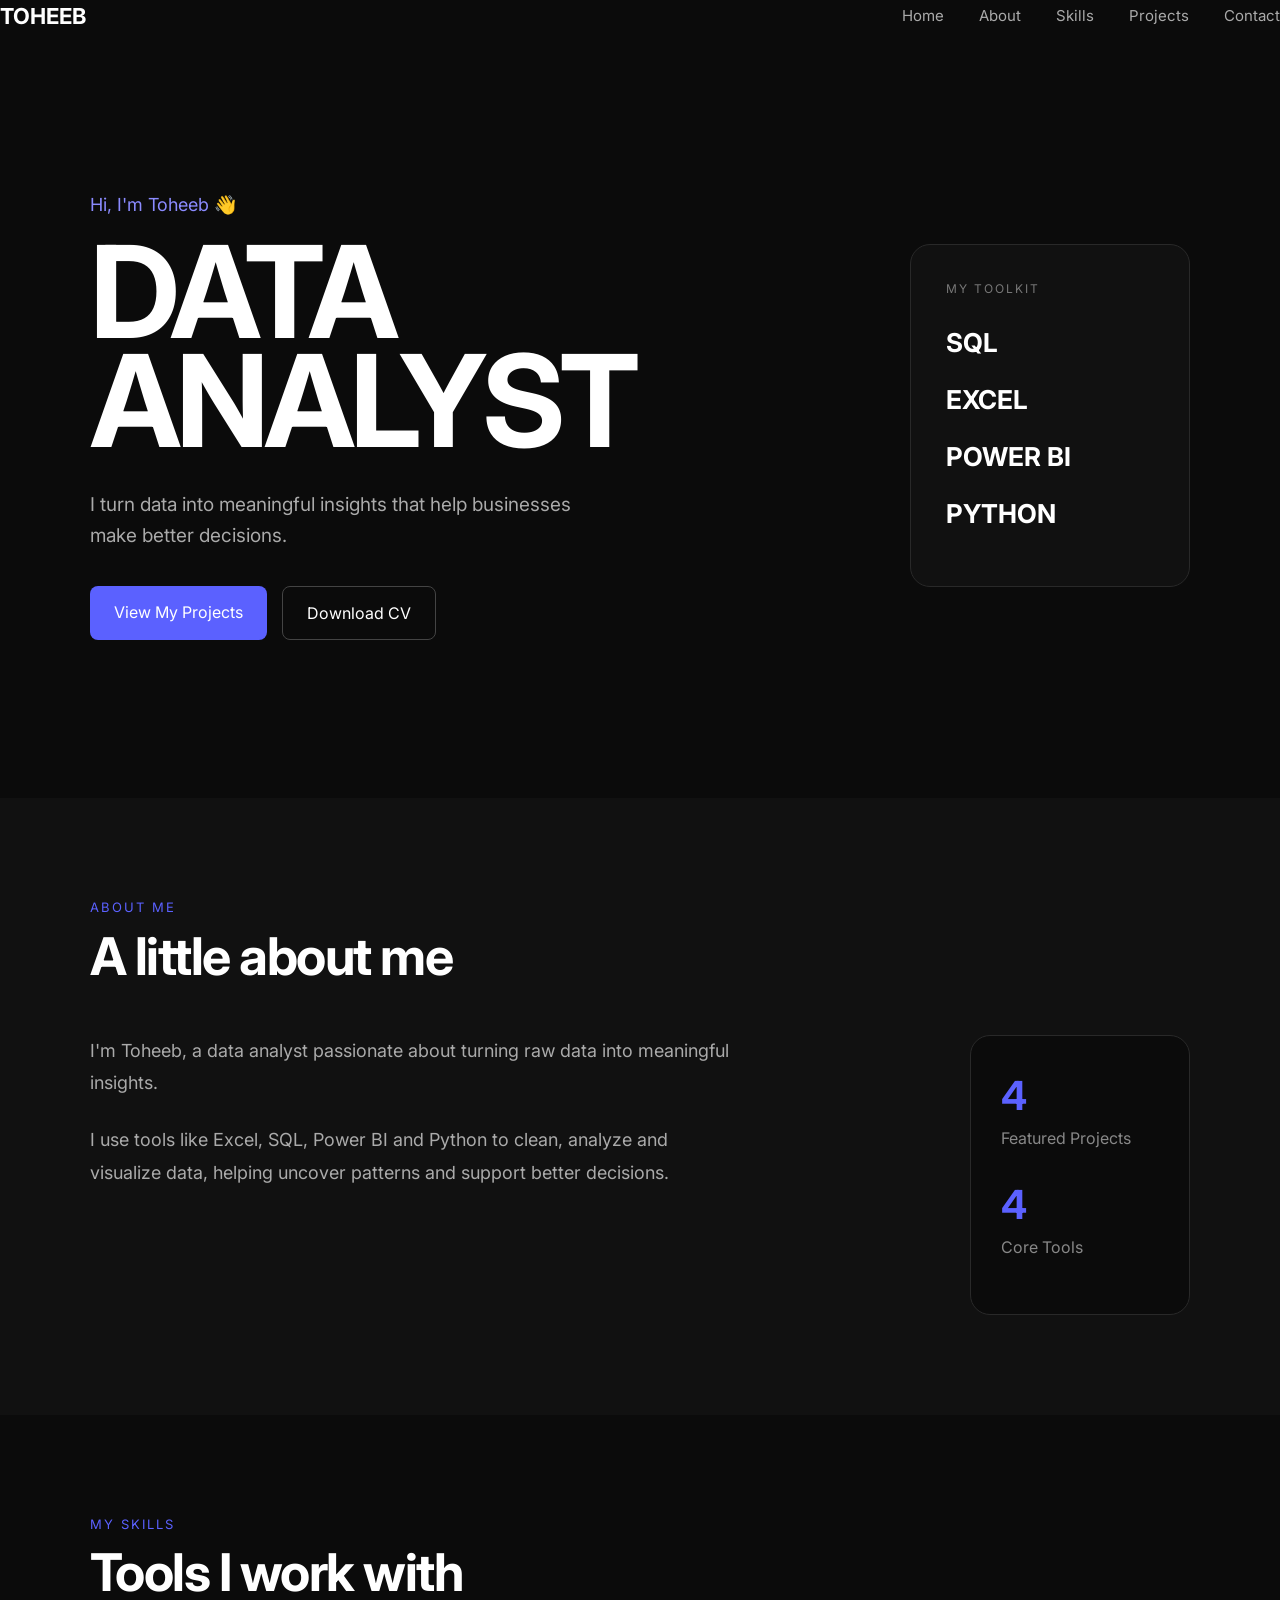
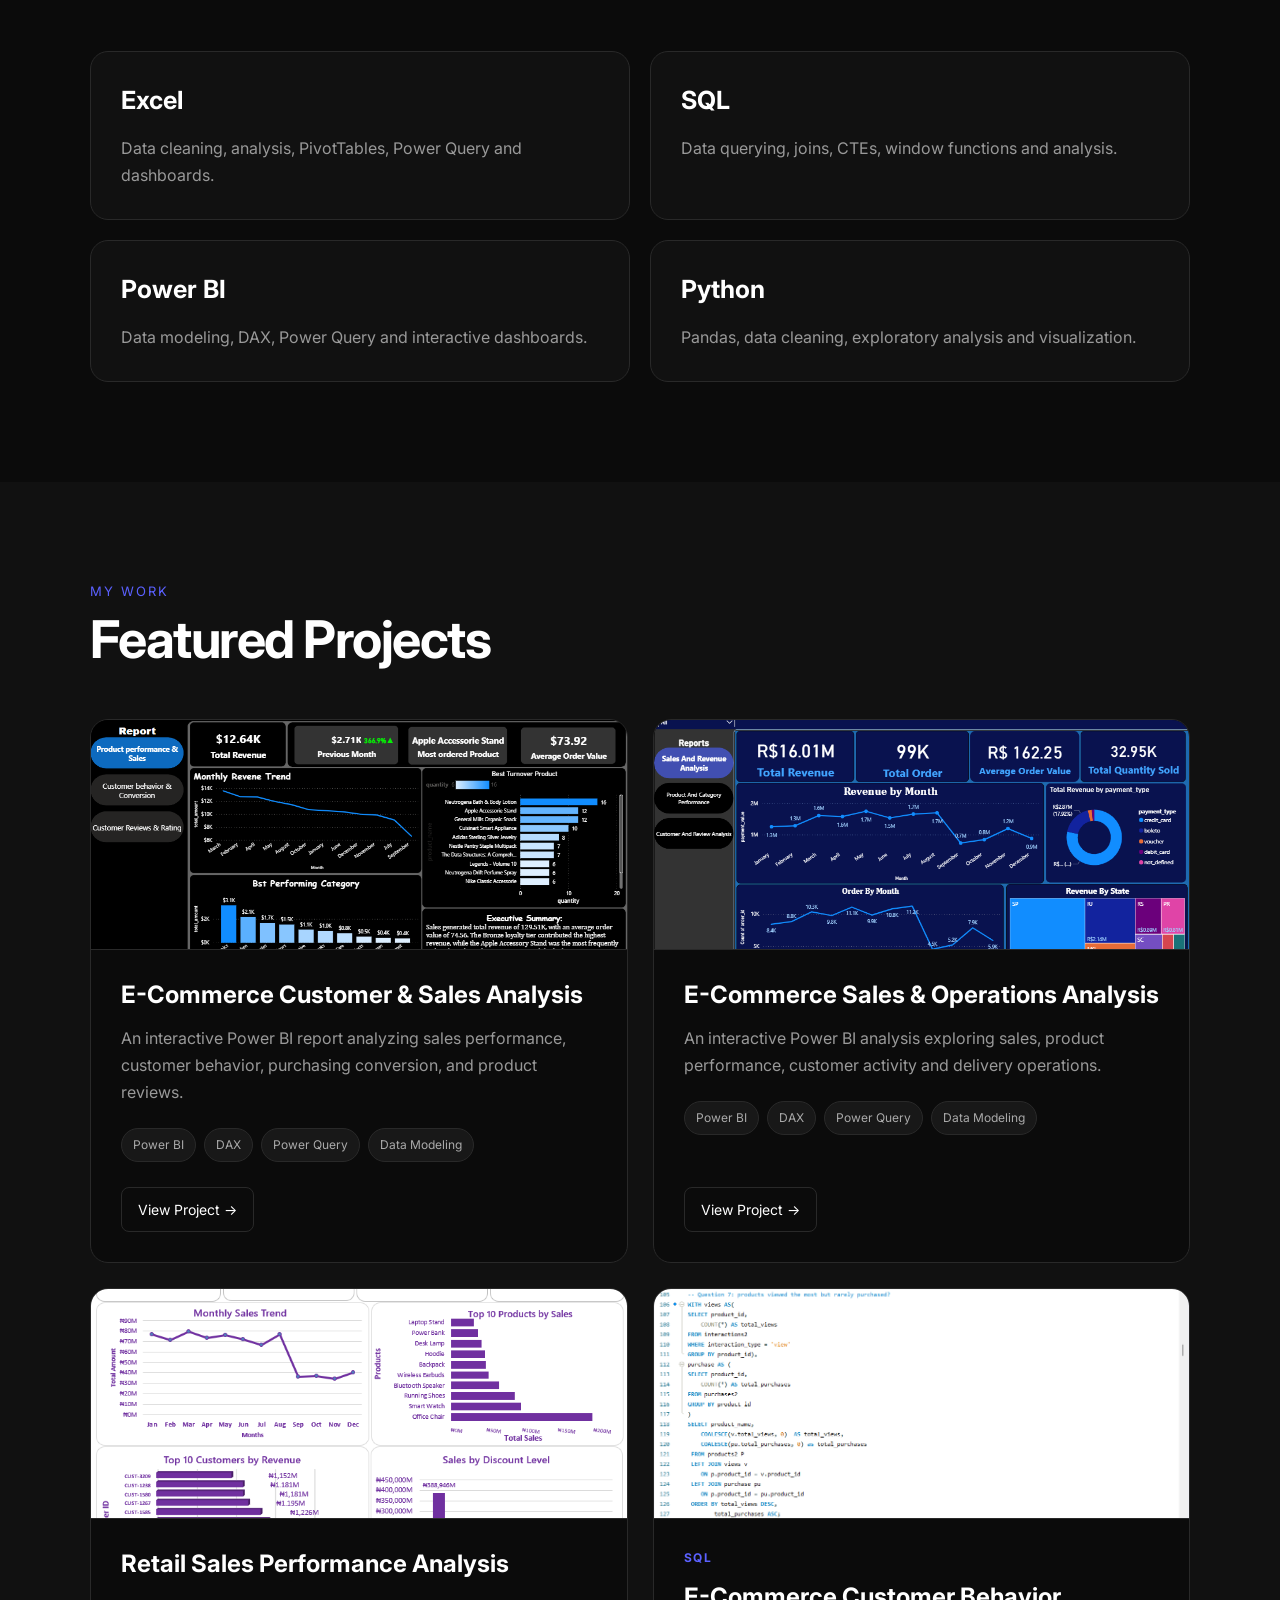
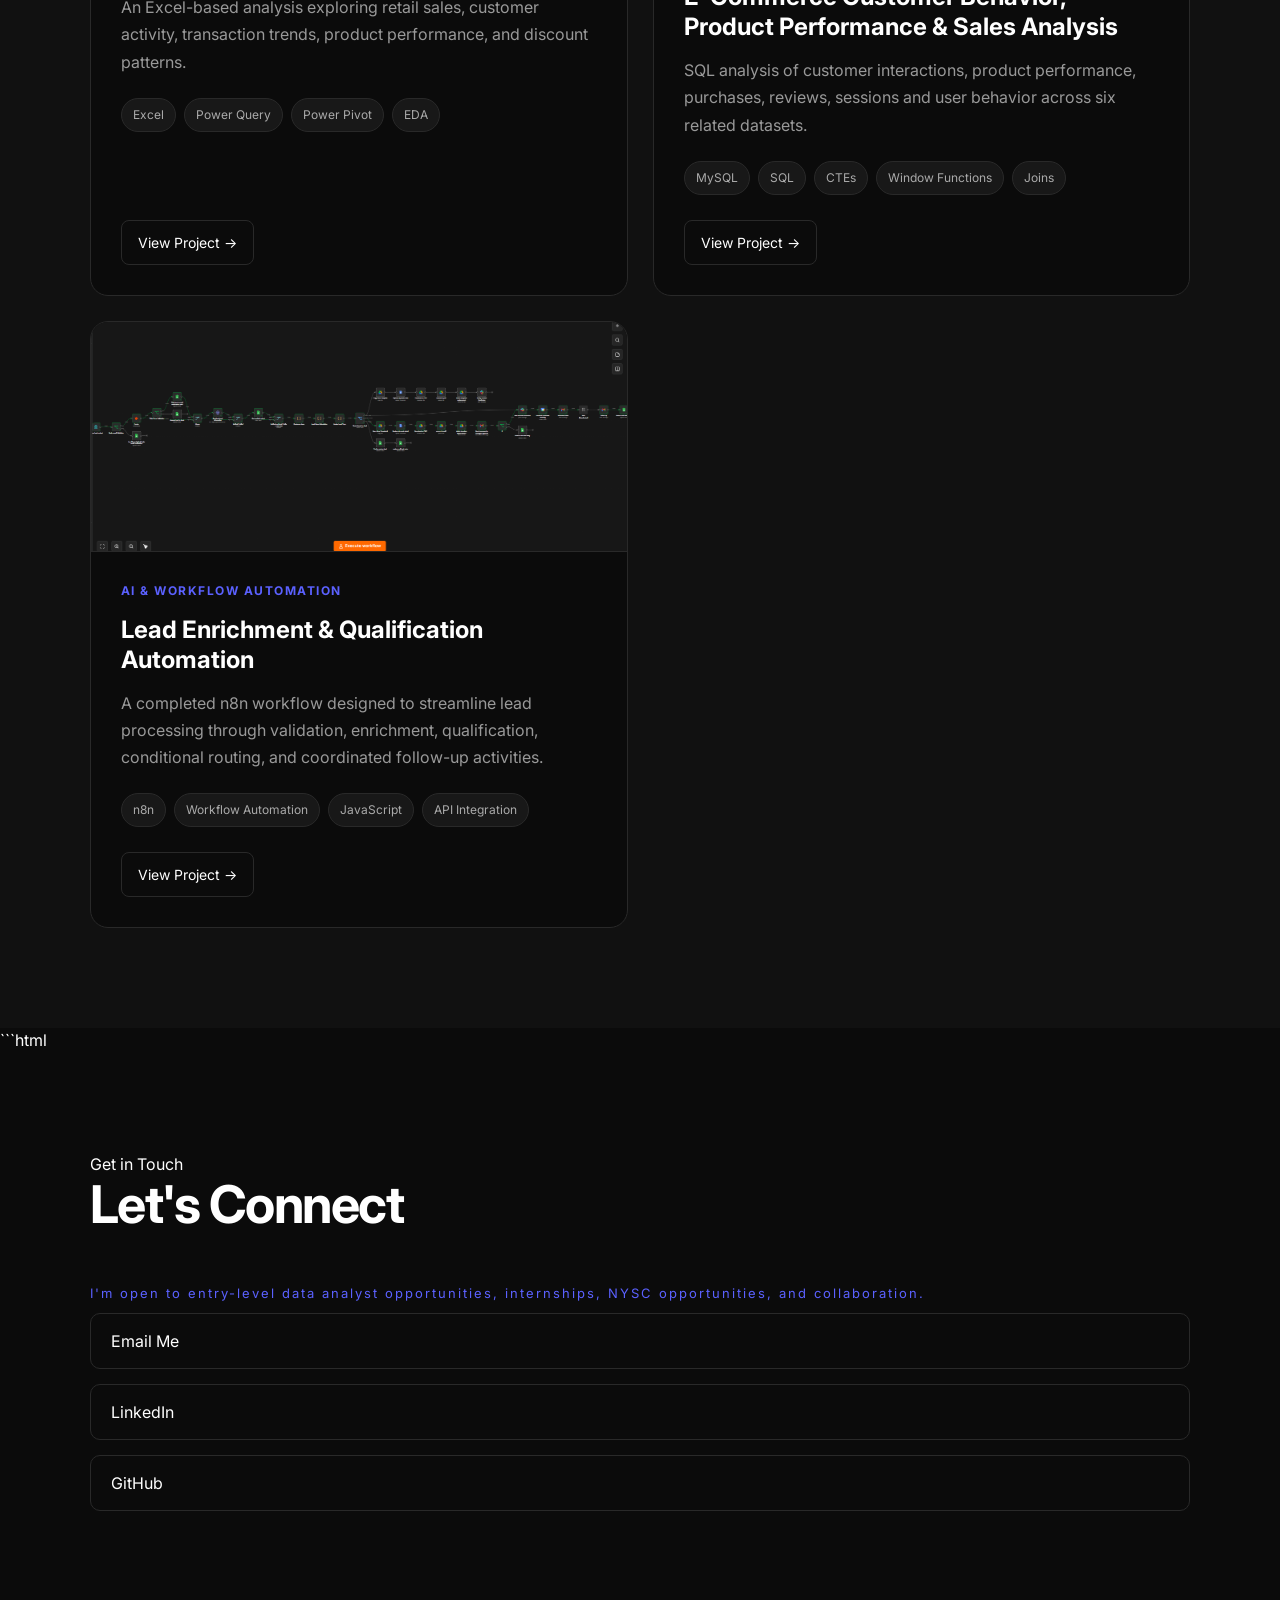
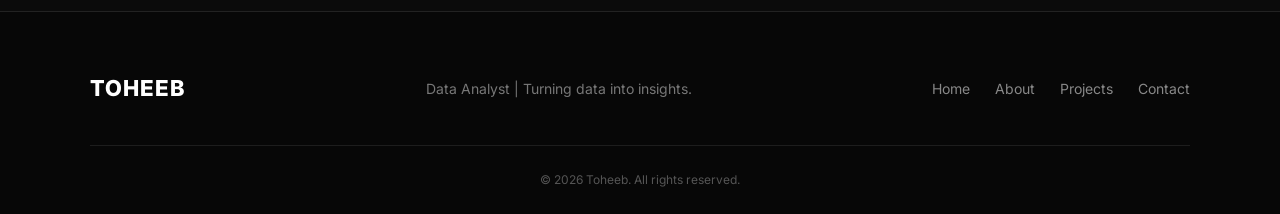
==== commit 84dd3e40: "Update index.html" ====
--- a/index.html
+++ b/index.html
@@ -445,7 +445,6 @@
 
 </div>
 
-        
                    <!-- PROJECT 5 — LEAD AUTOMATION -->
 
 <div class="project-card">
@@ -496,52 +495,45 @@
          CONTACT
     ========================== -->
 
-    <section class="contact" id="contact">
-
+    ```html
+<!-- CONTACT SECTION -->
+<section id="contact" class="contact">
+    <div class="container">
         <div class="section-title">
-
-            <p>GET IN TOUCH</p>
-
-            <h2>
-                Let's work together
-            </h2>
-
-        </div>
-
-
-        <div class="contact-content">
-
-            <div class="contact-text">
-
-                <p>
-                    Have a project, opportunity, or question?
-                    I'd love to hear from you.
-                </p>
-
-            </div>
-
-
-            <div class="contact-links">
-
-                <a href="mailto:your-email@example.com">
-                    Email Me →
-                </a>
-
-                <a href="#" target="_blank">
-                    LinkedIn →
-                </a>
-
-                <a href="#" target="_blank">
-                    GitHub →
-                </a>
-
-            </div>
-
-        </div>
-
-    </section>
-
-
+            <span>Get in Touch</span>
+            <h2>Let's Connect</h2>
+            <p>
+                I'm open to entry-level data analyst opportunities,
+                internships, NYSC opportunities, and collaboration.
+            </p>
+        </div>
+
+        <div class="contact-links">
+
+            <a href="mailto:Lawalheeb@gmail.com">
+                Email Me
+            </a>
+
+            <a
+                href="https://www.linkedin.com/in/lawal-toheeb-25792a291"
+                target="_blank"
+                rel="noopener noreferrer"
+            >
+                LinkedIn
+            </a>
+
+            <a
+                href="https://github.com/lawalheeb-code"
+                target="_blank"
+                rel="noopener noreferrer"
+            >
+                GitHub
+            </a>
+
+        </div>
+    </div>
+</section>
+    
     <!-- =========================
          FOOTER
     ========================== -->
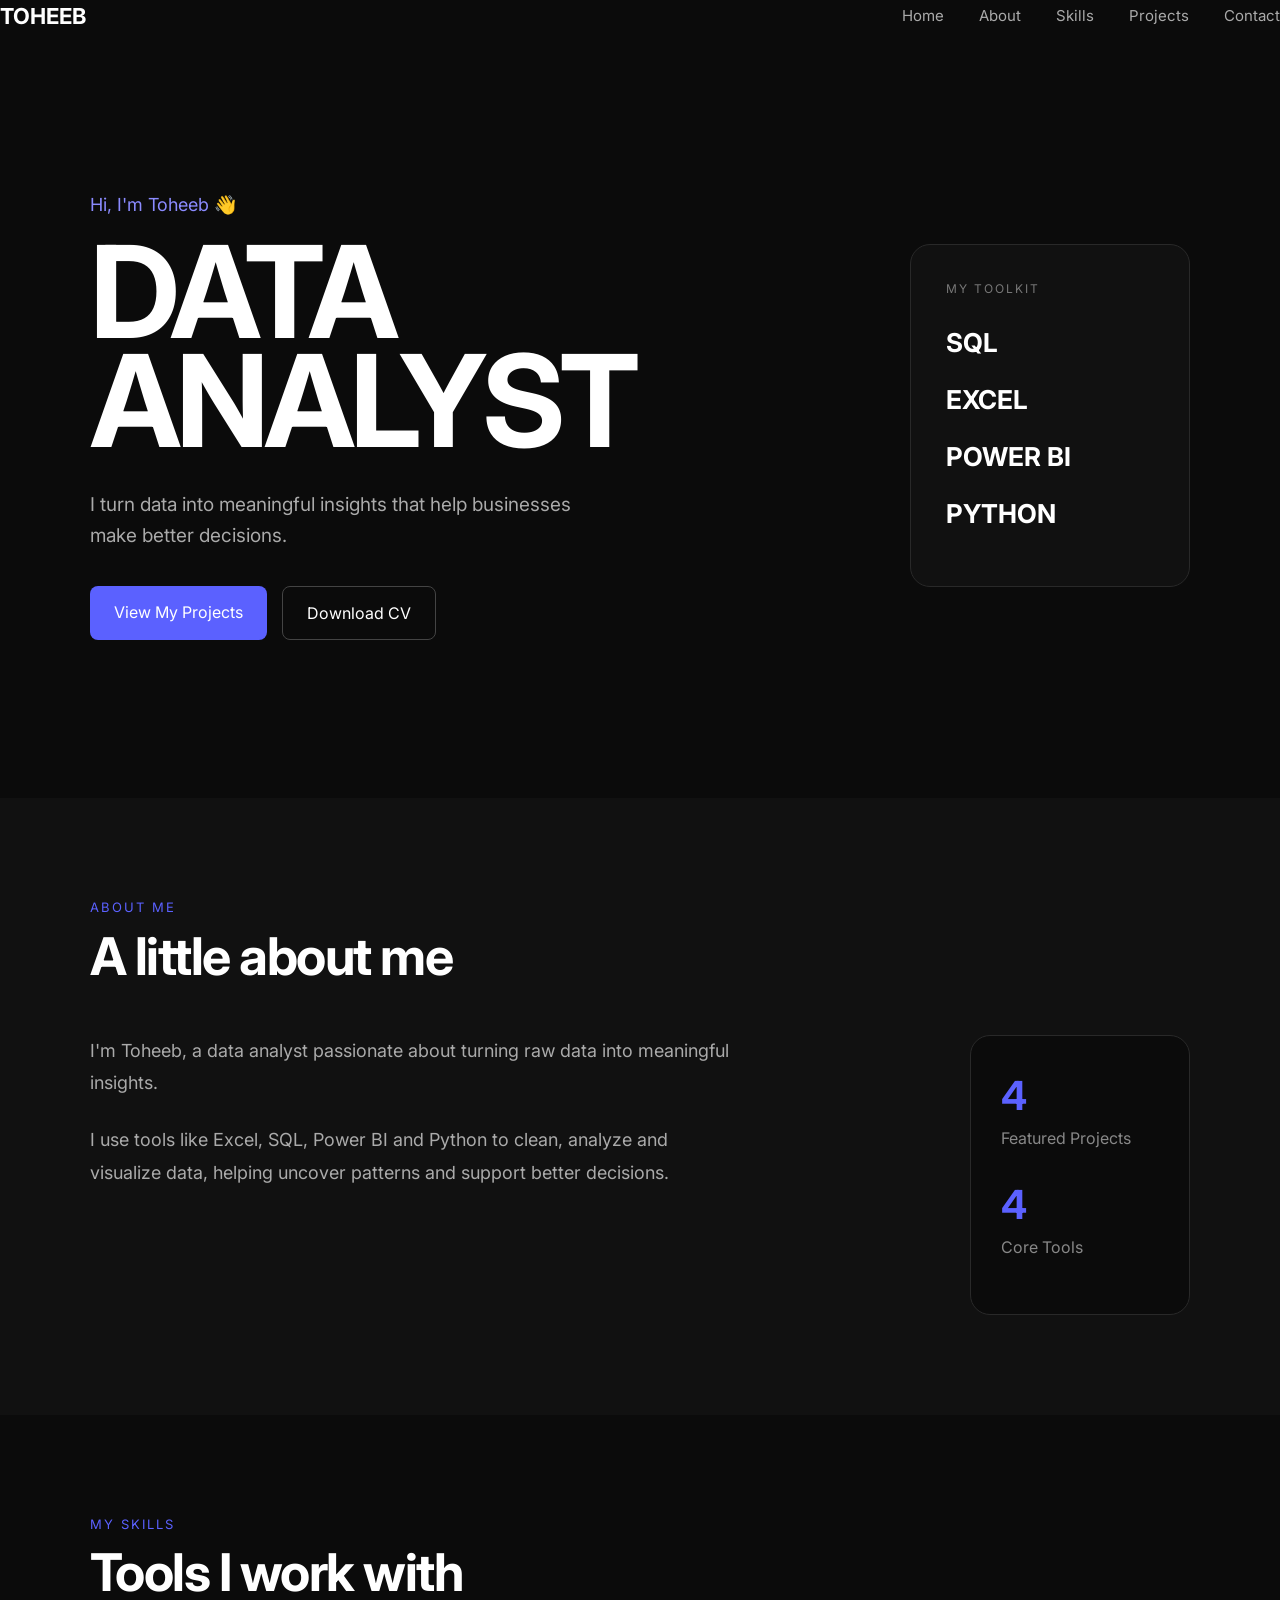
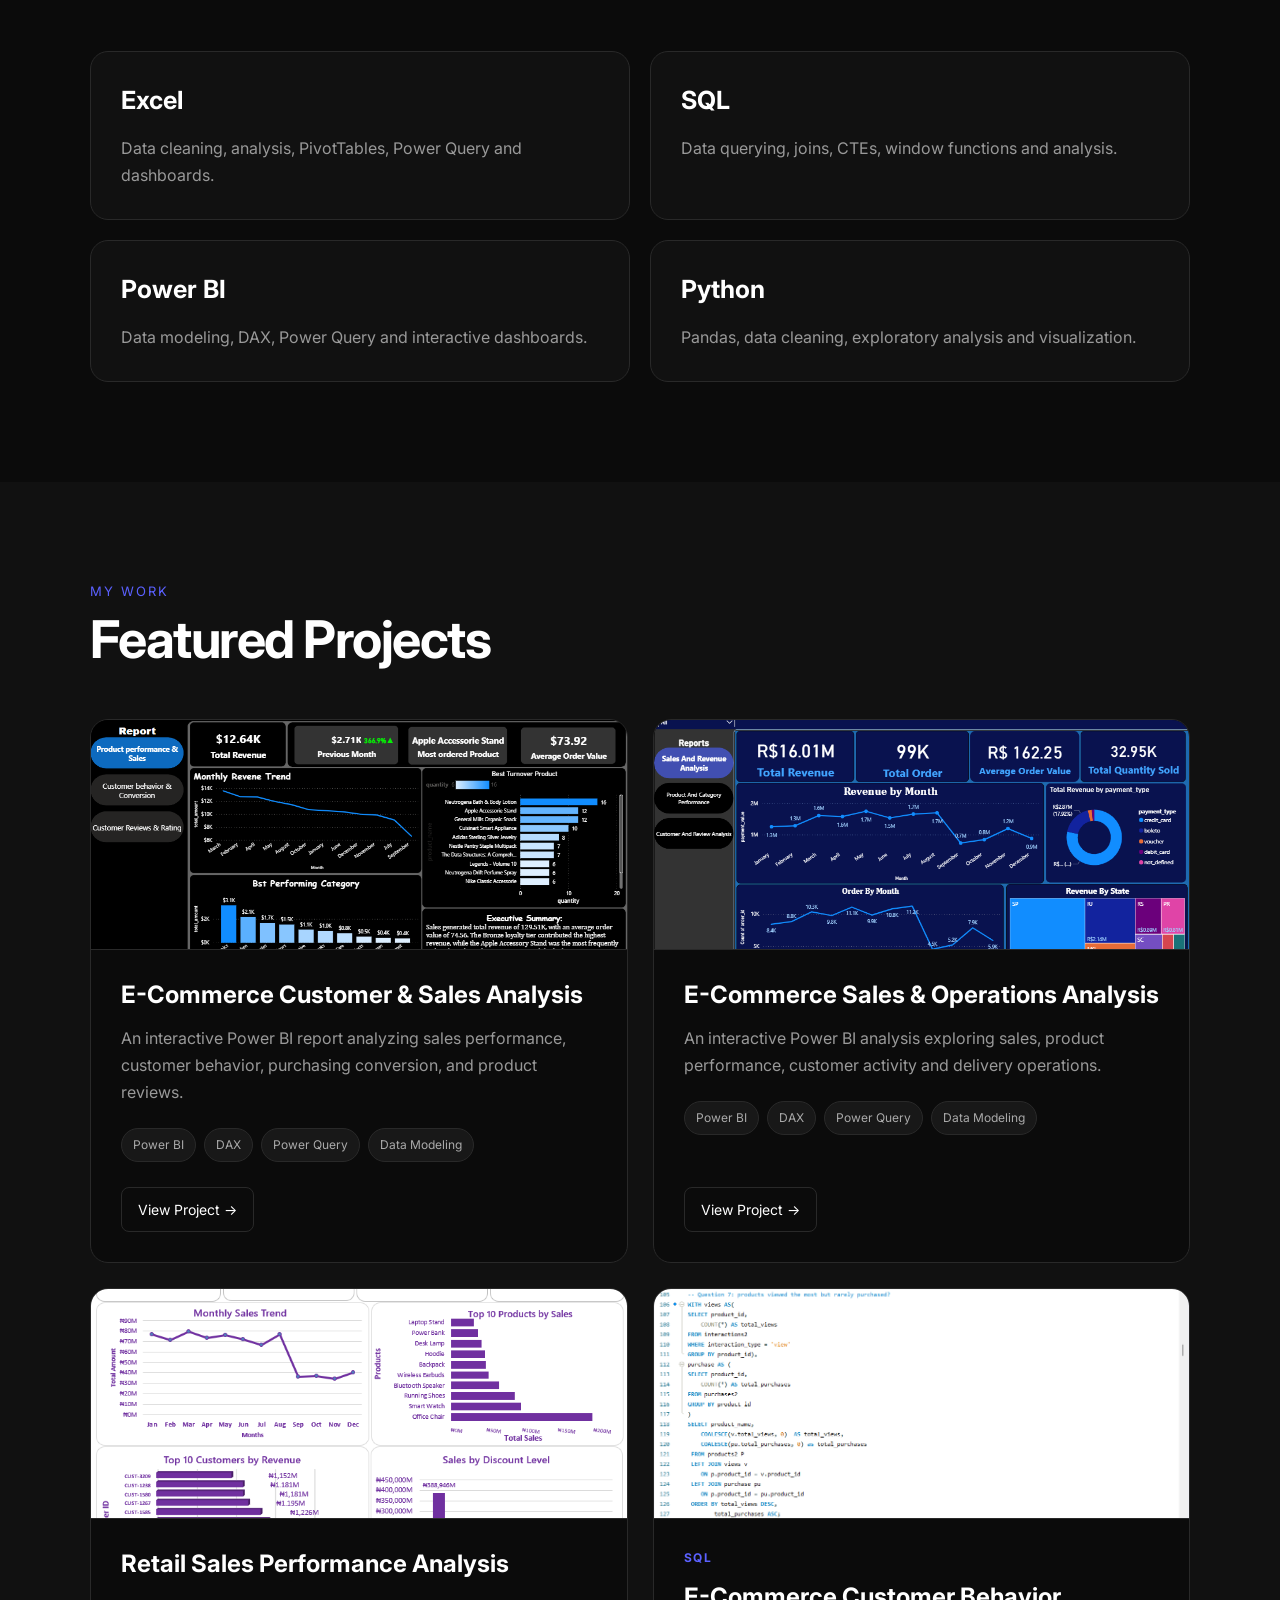
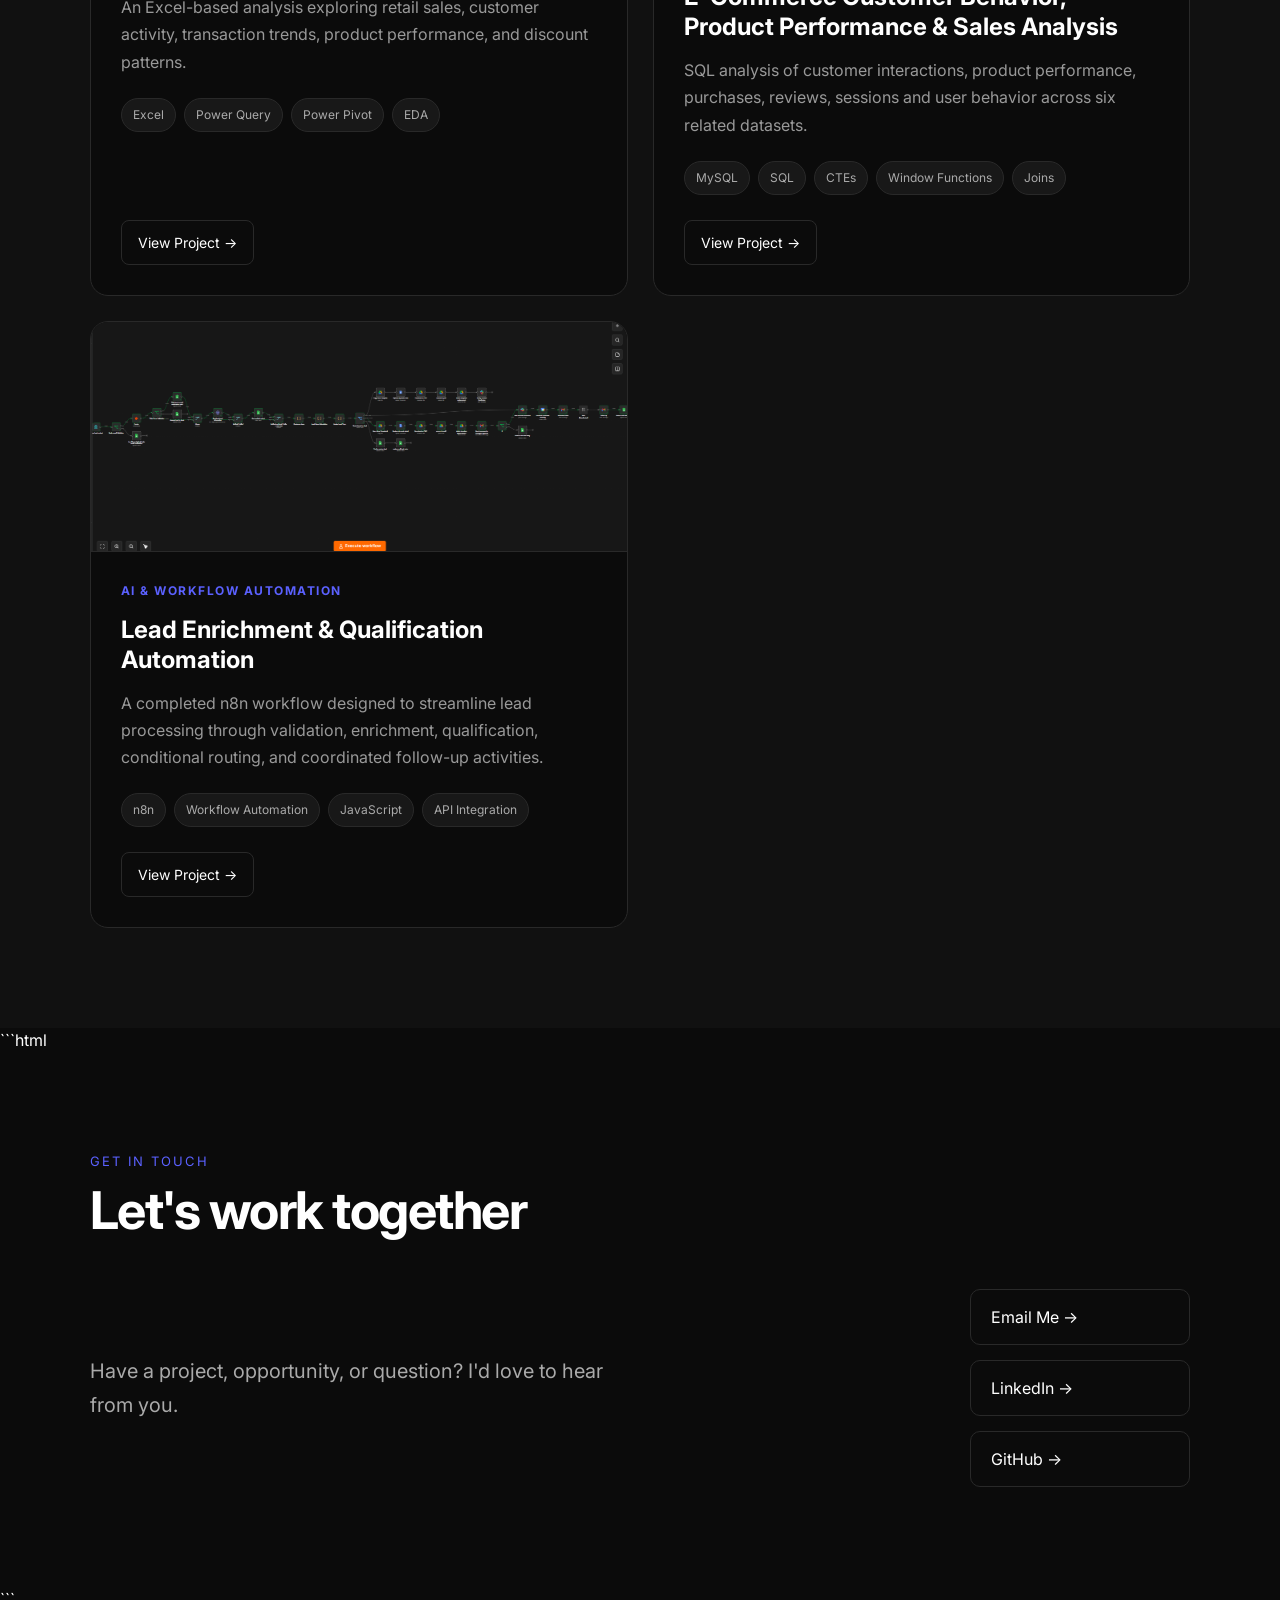
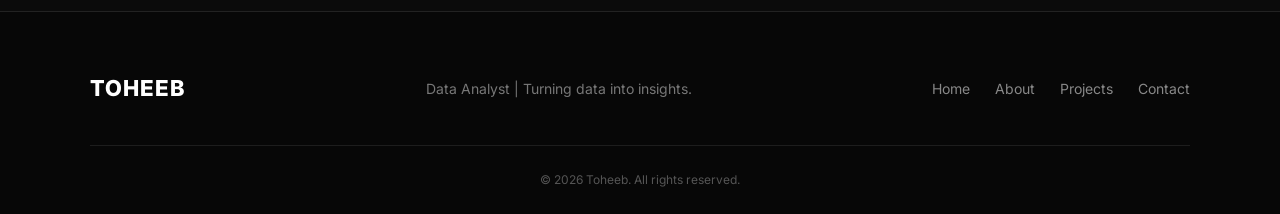
==== commit 26f55ab0: "Update index.html" ====
--- a/index.html
+++ b/index.html
@@ -495,23 +495,35 @@
          CONTACT
     ========================== -->
 
-    ```html
-<!-- CONTACT SECTION -->
-<section id="contact" class="contact">
-    <div class="container">
-        <div class="section-title">
-            <span>Get in Touch</span>
-            <h2>Let's Connect</h2>
+    
+```html
+<section class="contact" id="contact">
+
+    <div class="section-title">
+
+        <p>GET IN TOUCH</p>
+
+        <h2>
+            Let's work together
+        </h2>
+
+    </div>
+
+    <div class="contact-content">
+
+        <div class="contact-text">
+
             <p>
-                I'm open to entry-level data analyst opportunities,
-                internships, NYSC opportunities, and collaboration.
+                Have a project, opportunity, or question?
+                I'd love to hear from you.
             </p>
+
         </div>
 
         <div class="contact-links">
 
             <a href="mailto:Lawalheeb@gmail.com">
-                Email Me
+                Email Me →
             </a>
 
             <a
@@ -519,7 +531,7 @@
                 target="_blank"
                 rel="noopener noreferrer"
             >
-                LinkedIn
+                LinkedIn →
             </a>
 
             <a
@@ -527,12 +539,15 @@
                 target="_blank"
                 rel="noopener noreferrer"
             >
-                GitHub
+                GitHub →
             </a>
 
         </div>
+
     </div>
+
 </section>
+```
     
     <!-- =========================
          FOOTER
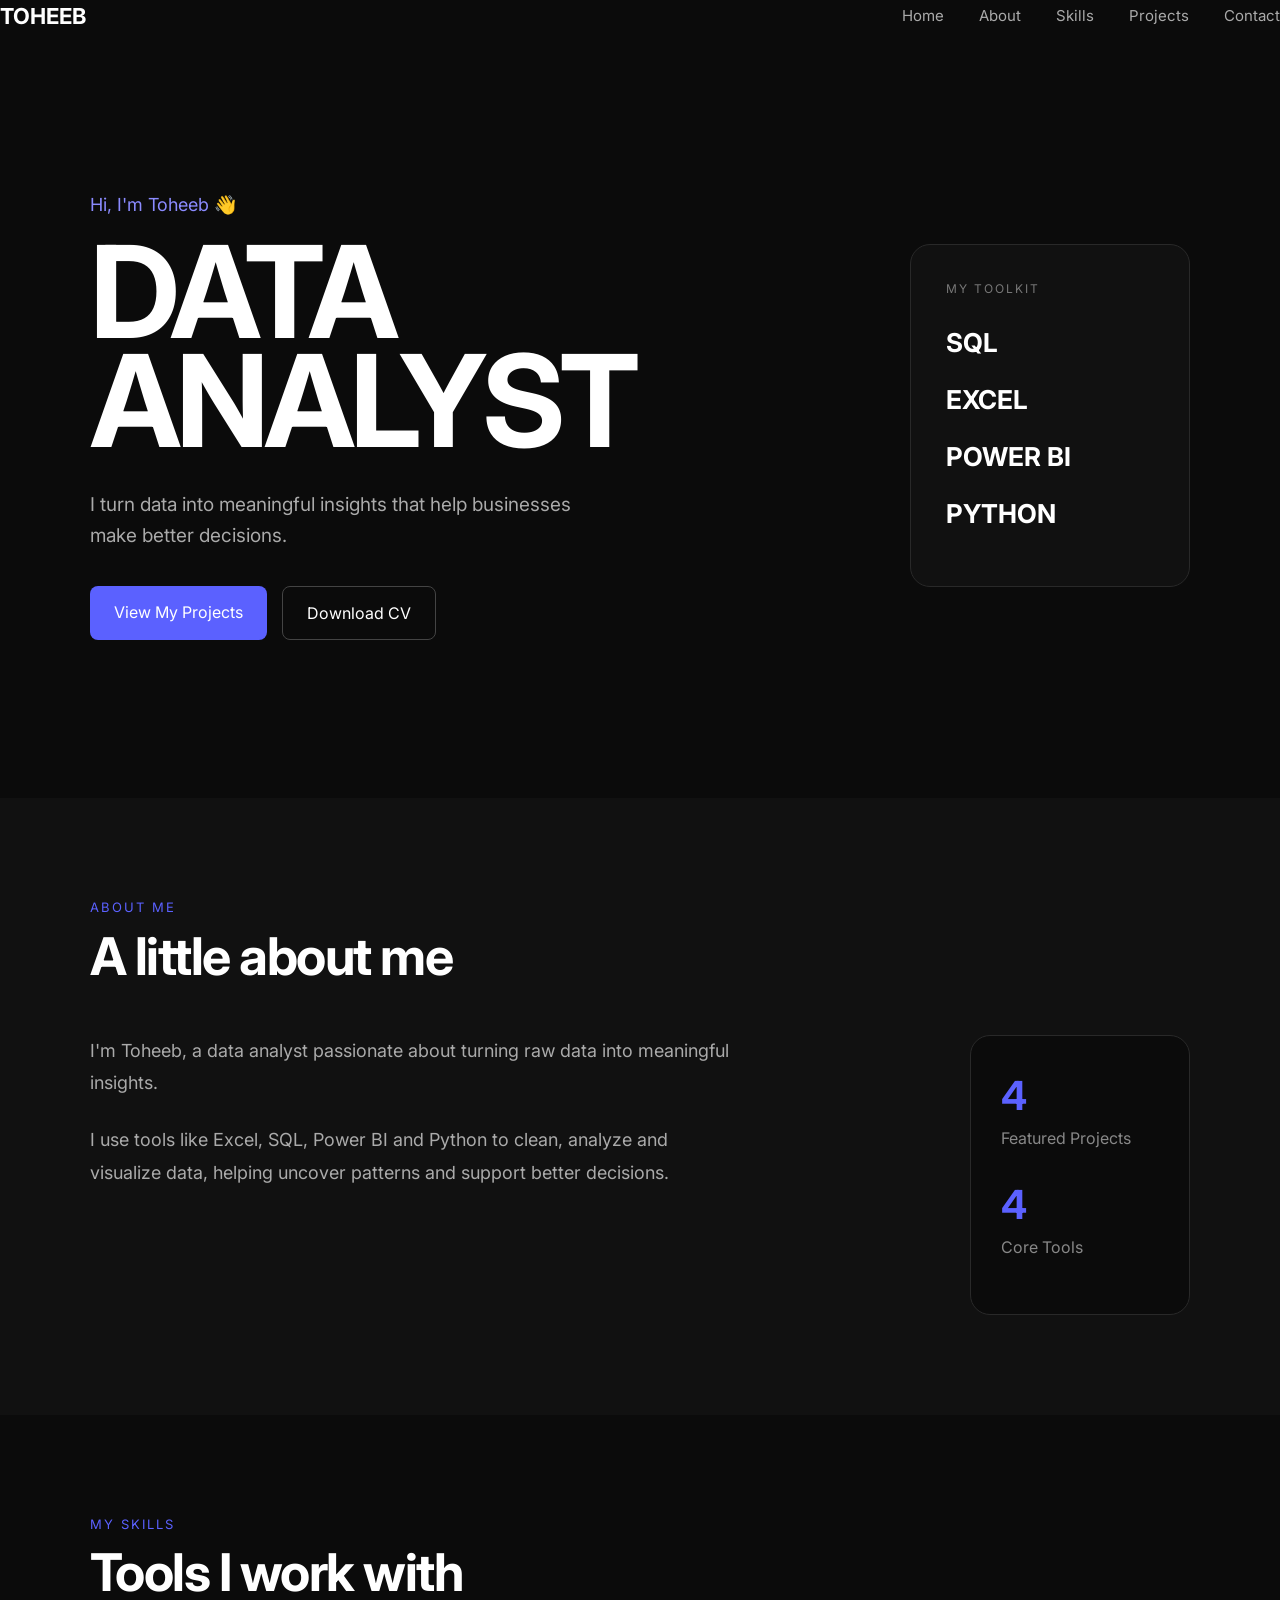
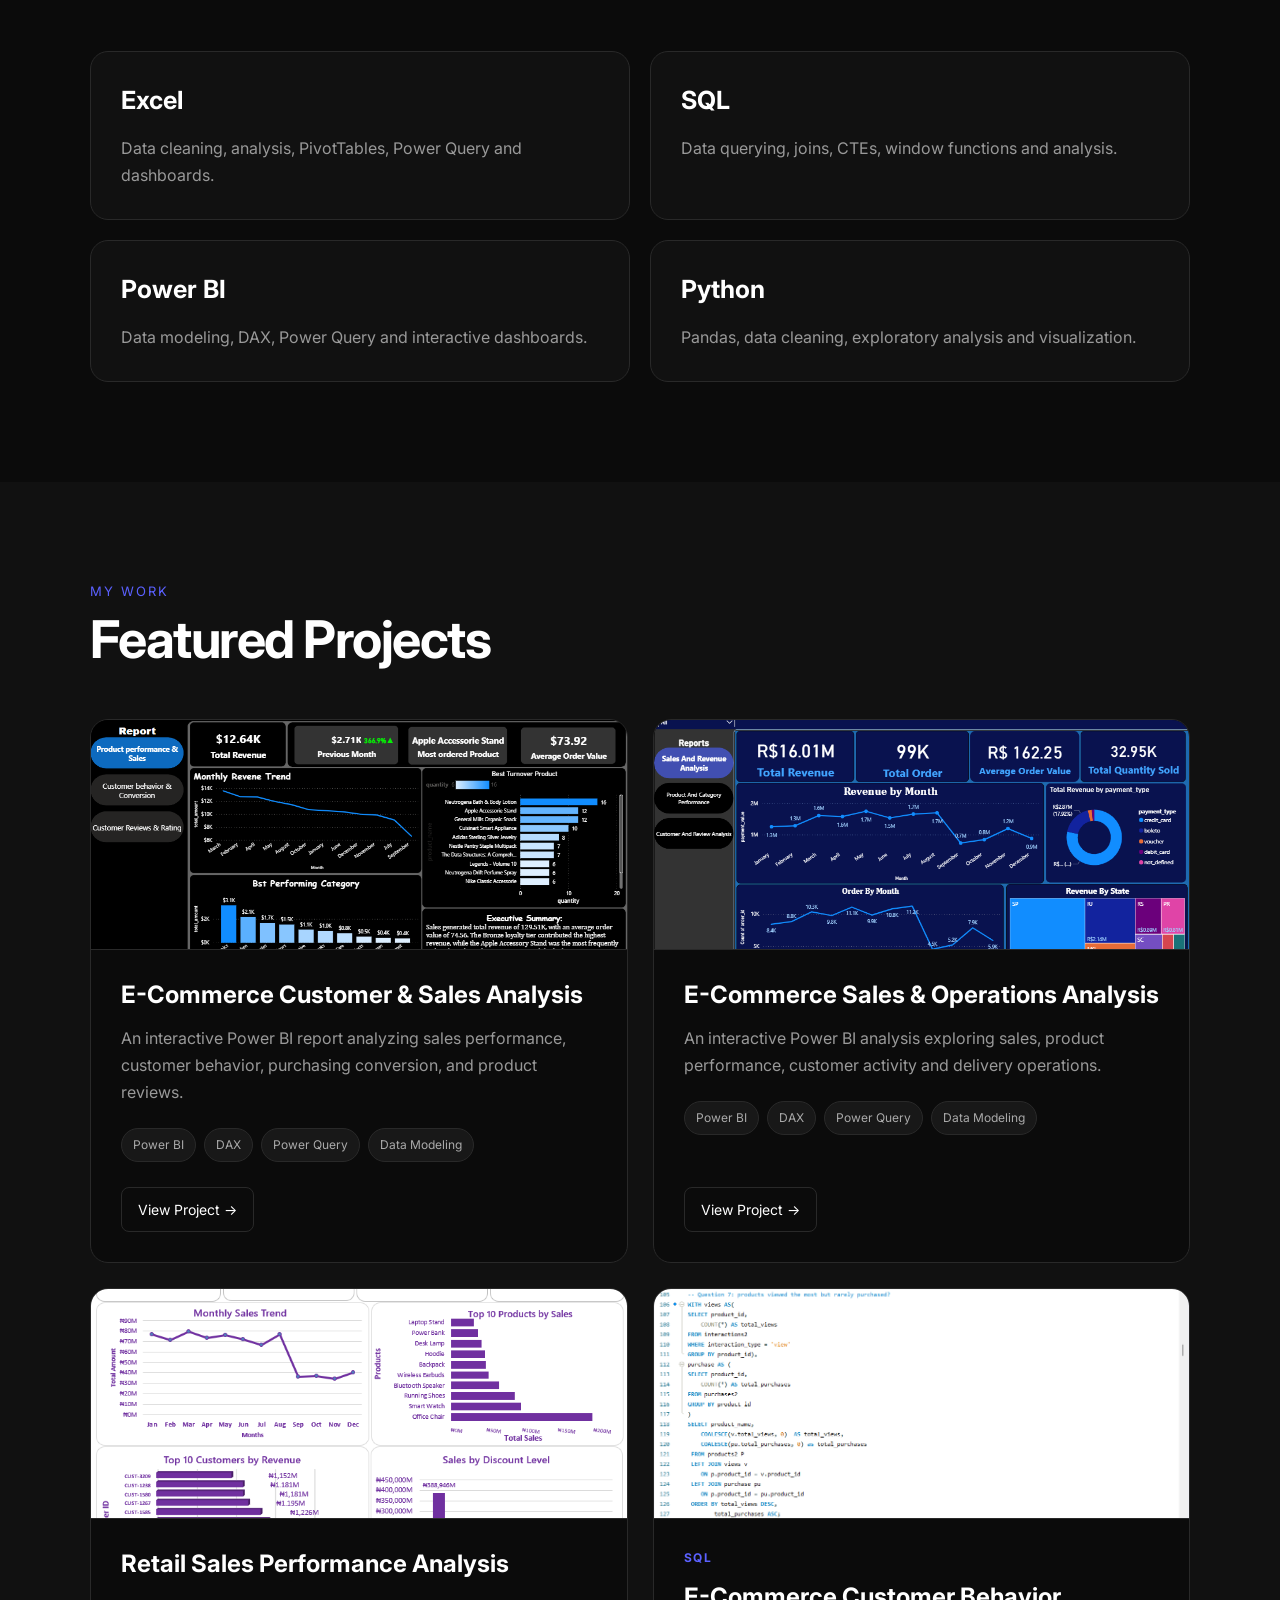
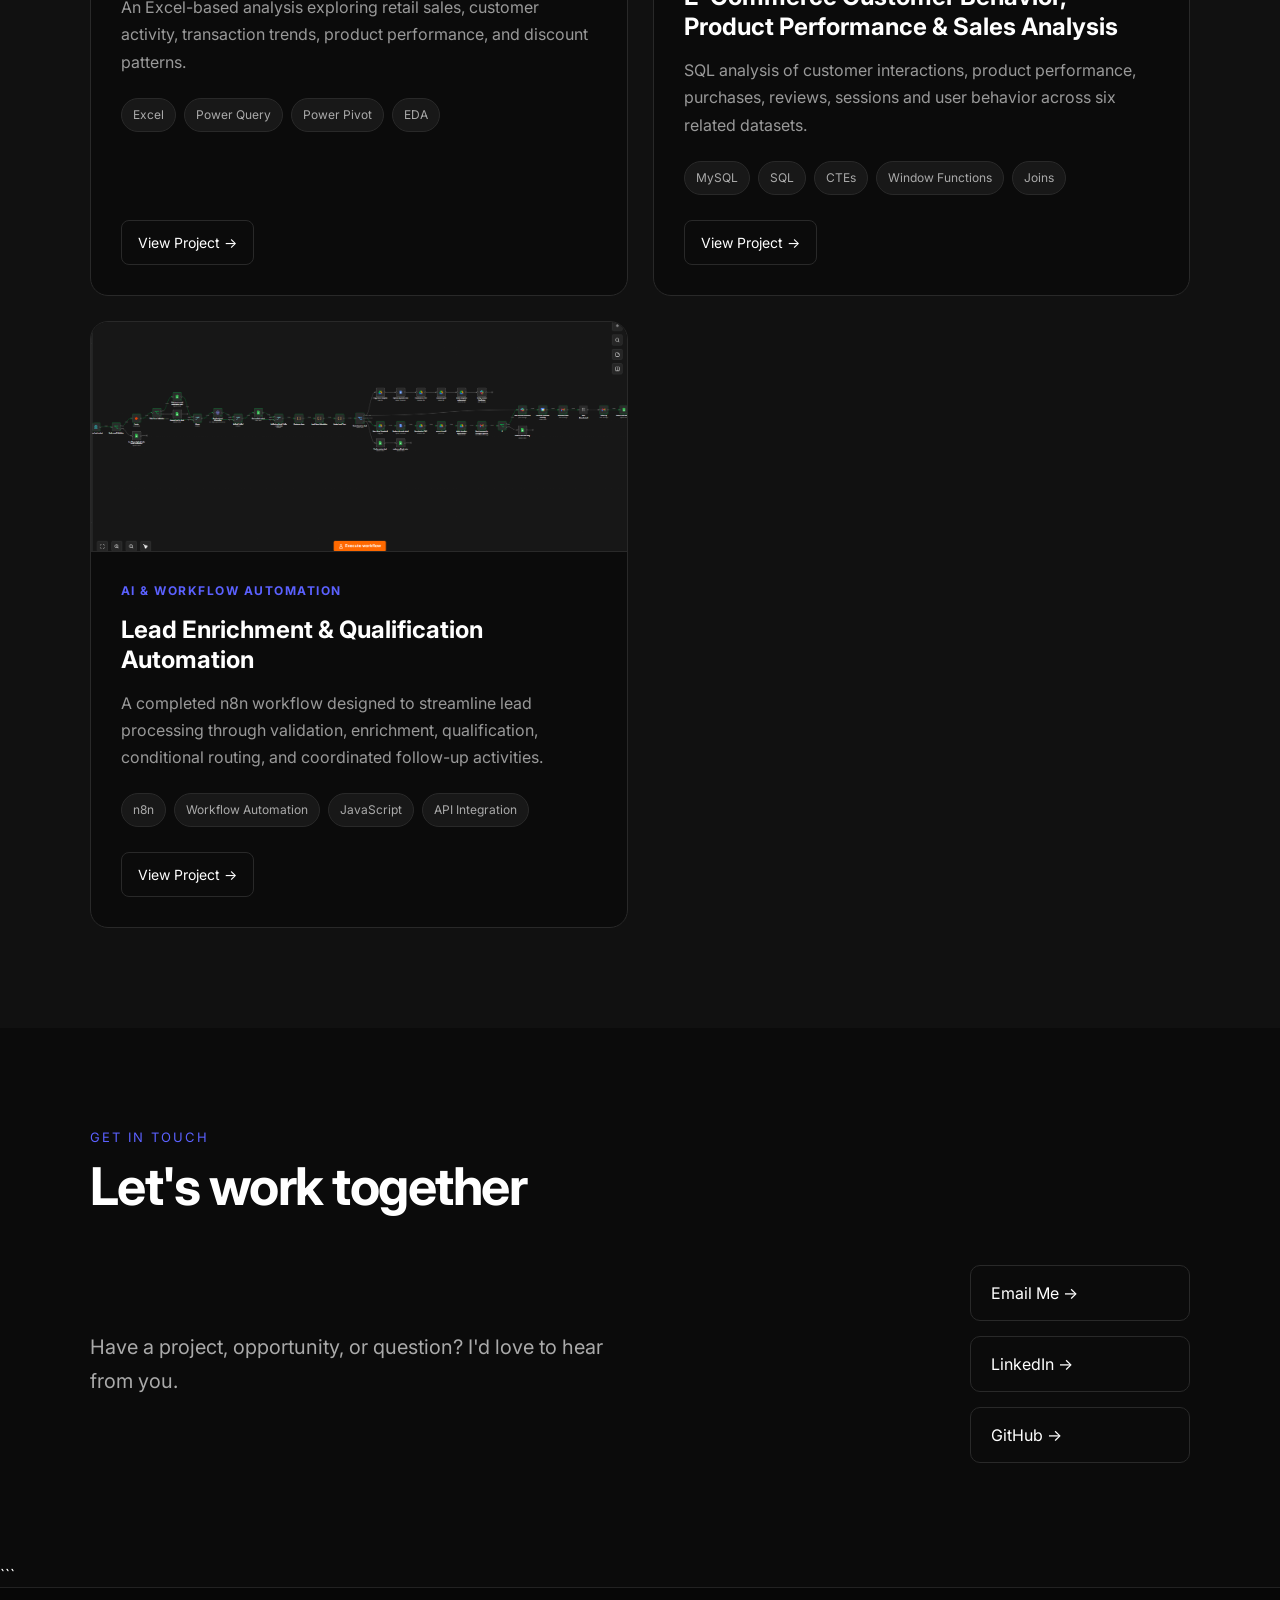
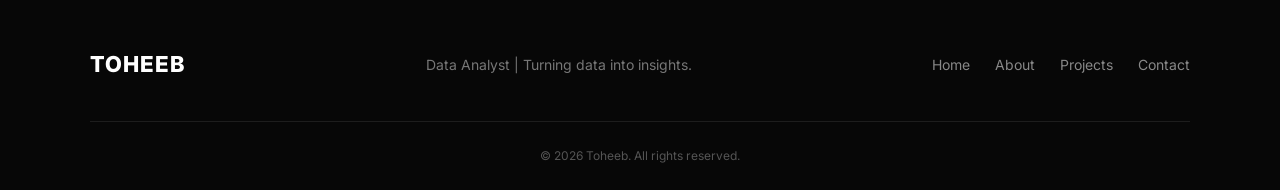
==== commit 501f1890: "Restore original index.html content Restored the original content of index.html after removing the p" ====
--- a/index.html
+++ b/index.html
@@ -496,7 +496,6 @@
     ========================== -->
 
     
-```html
 <section class="contact" id="contact">
 
     <div class="section-title">
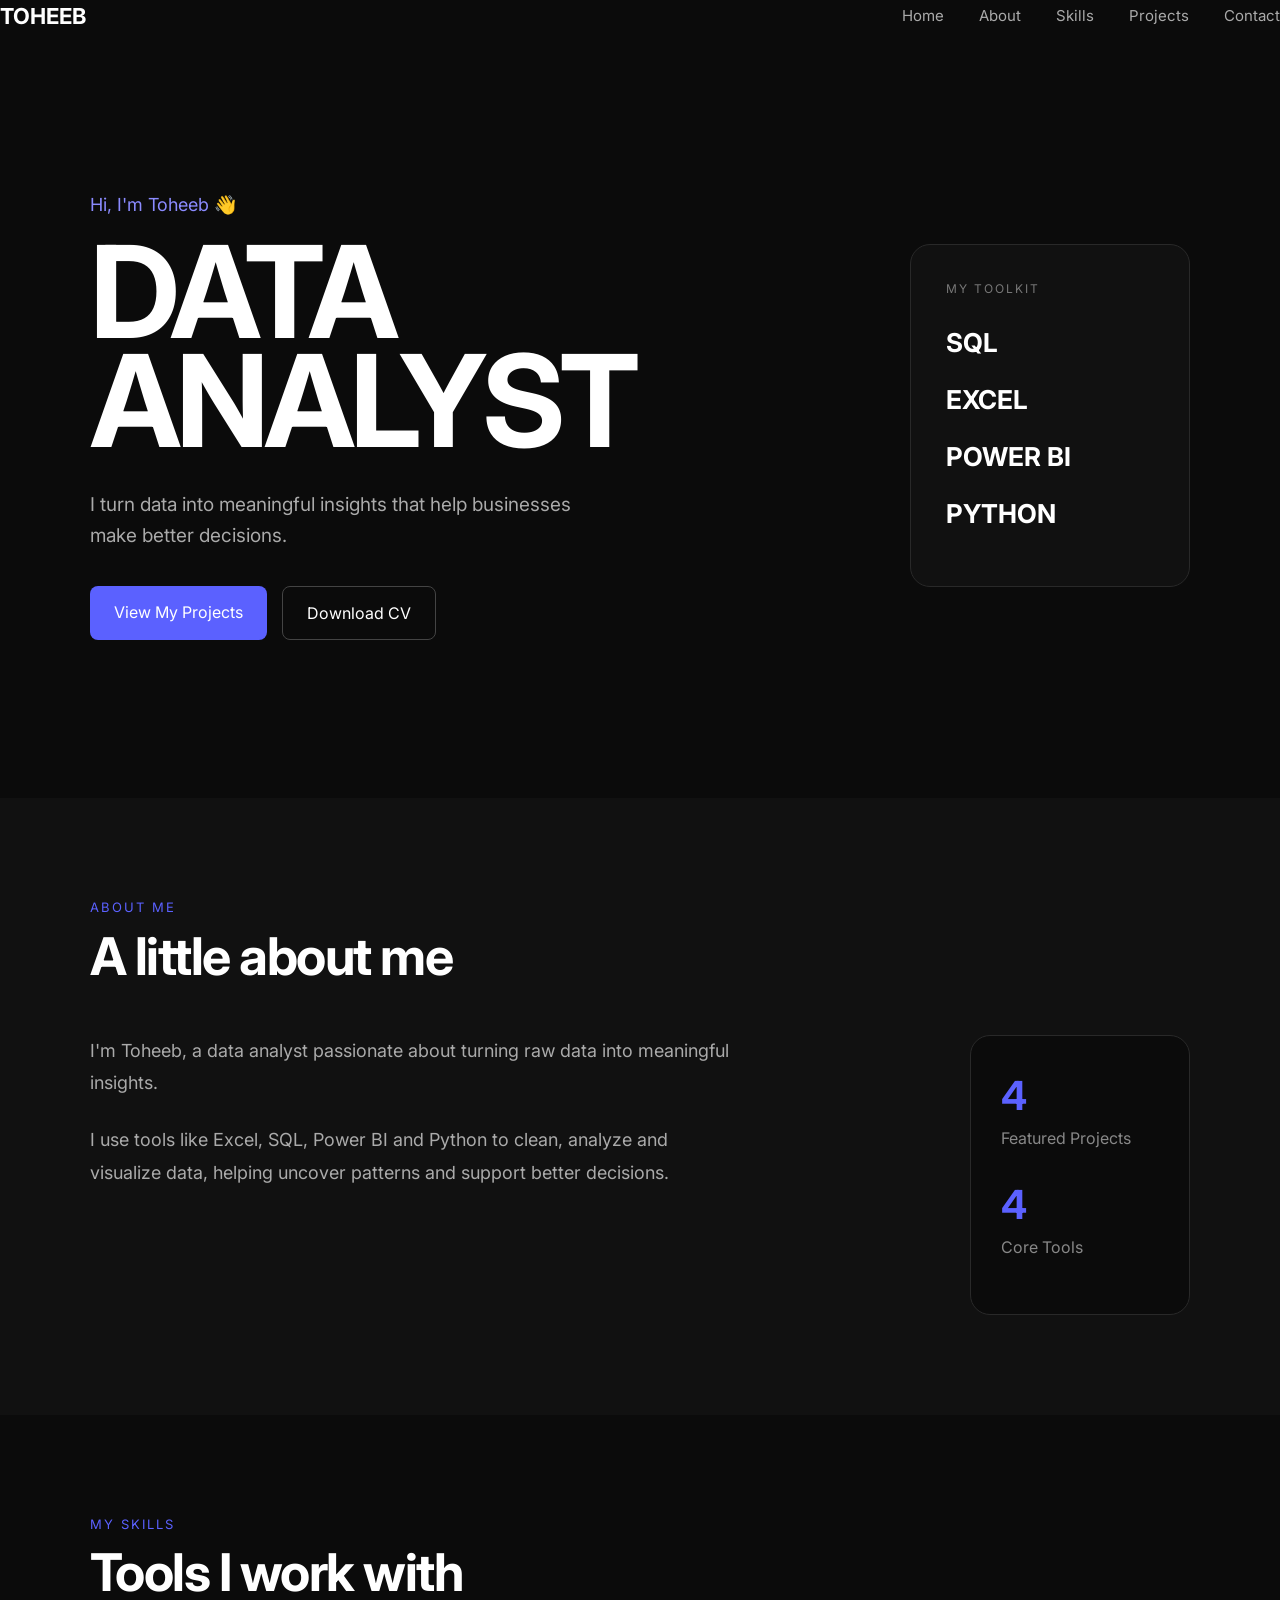
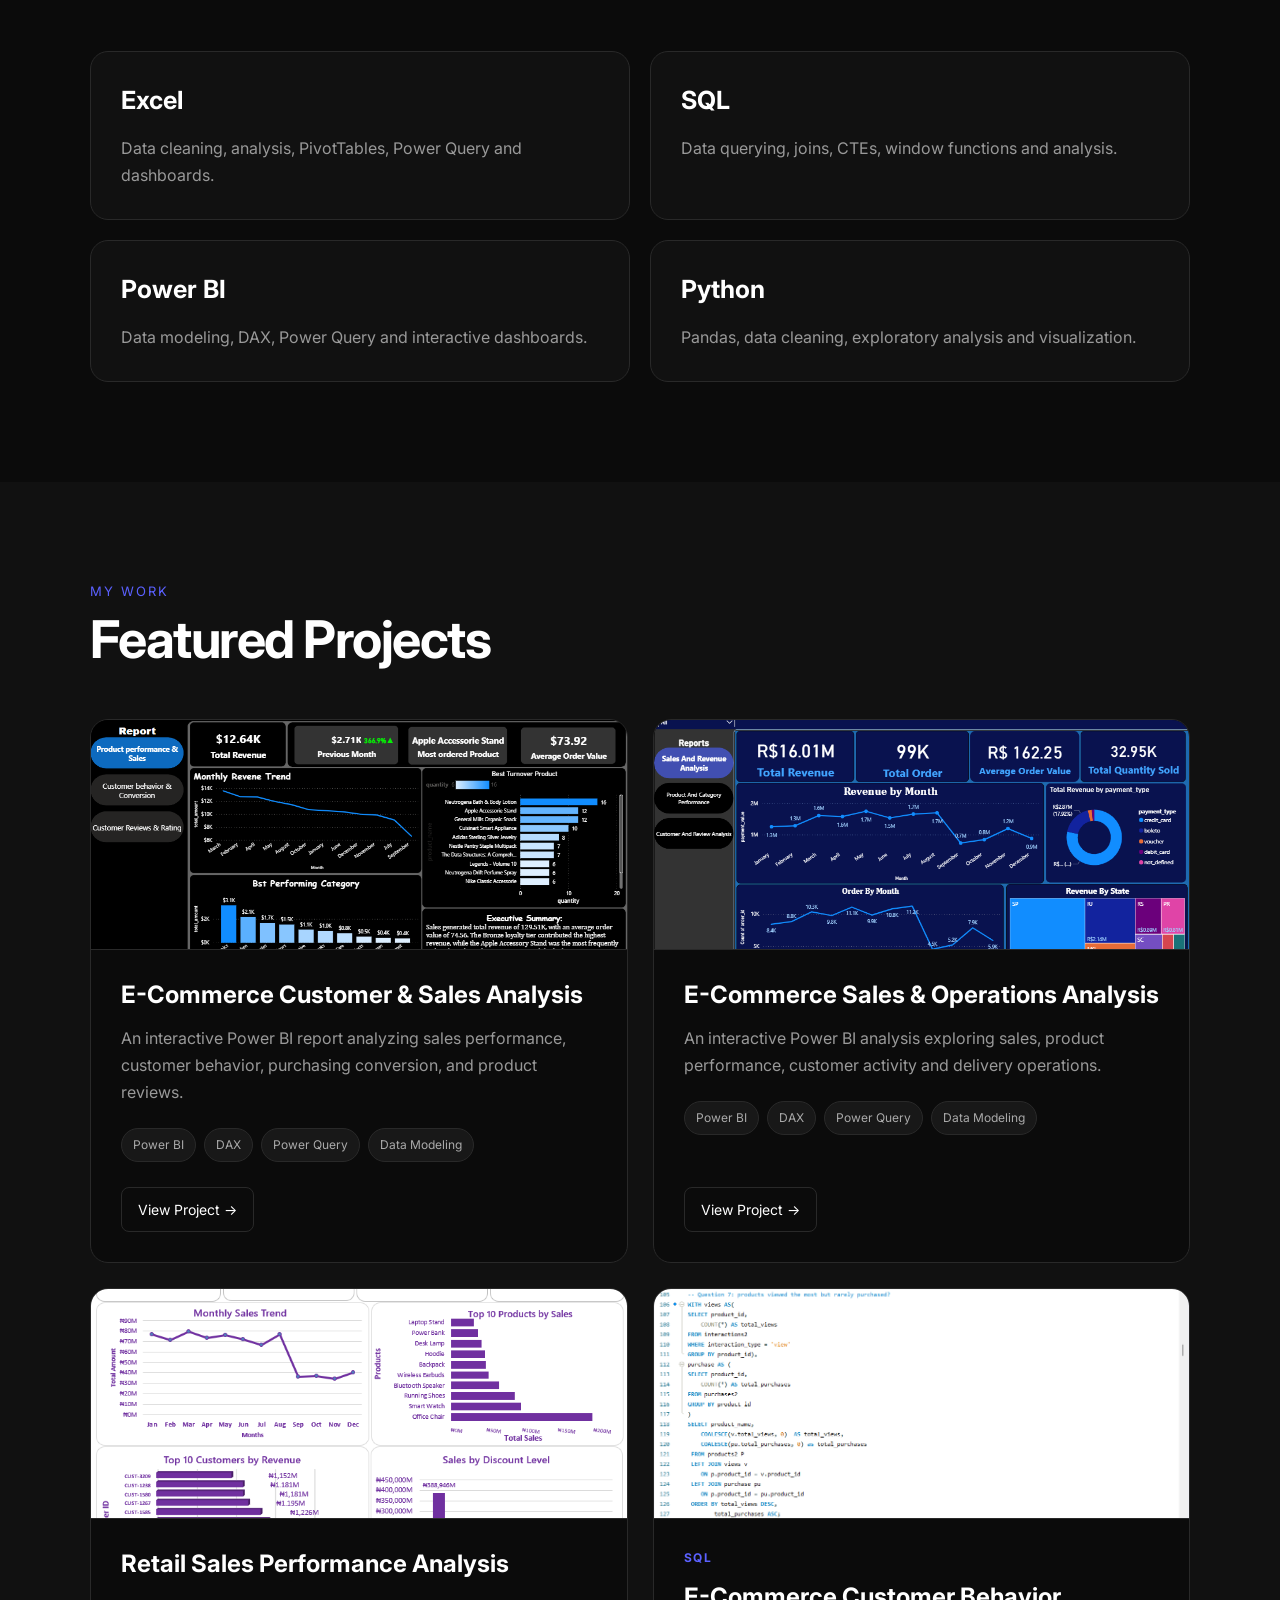
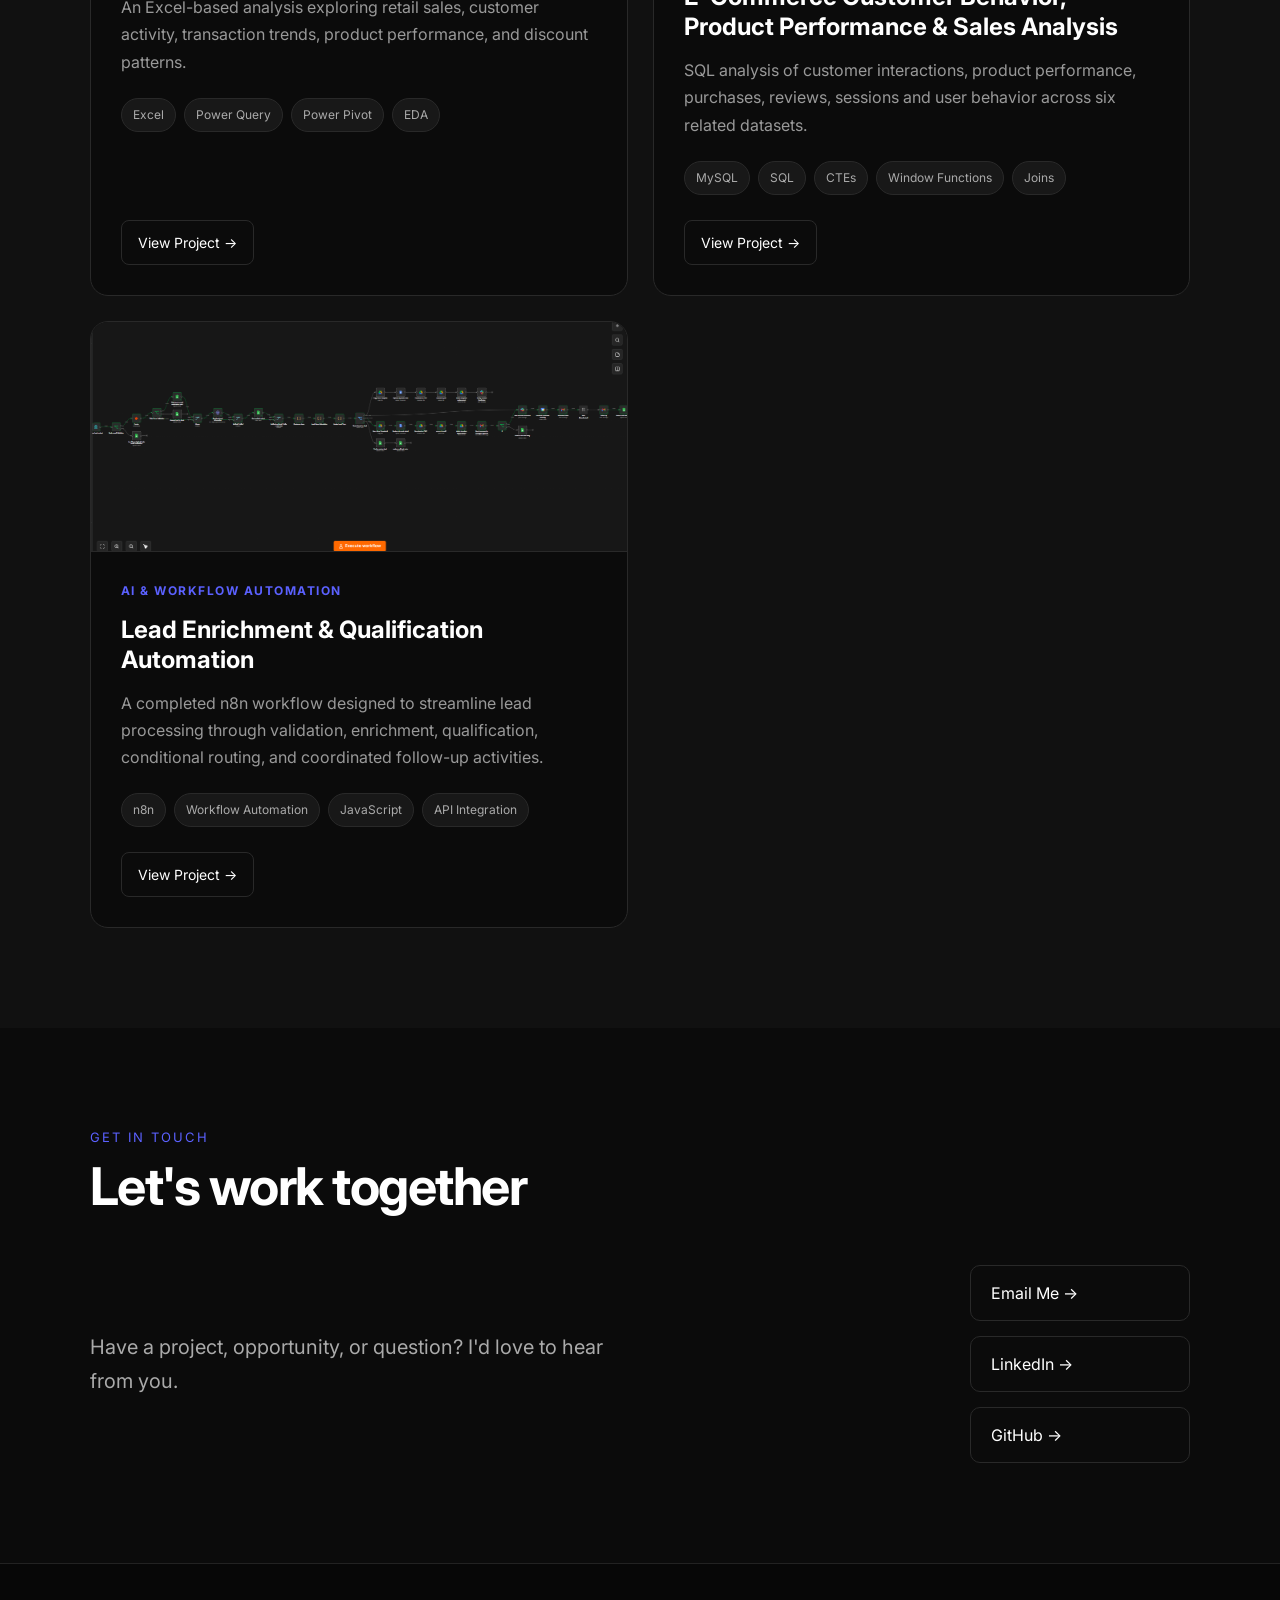
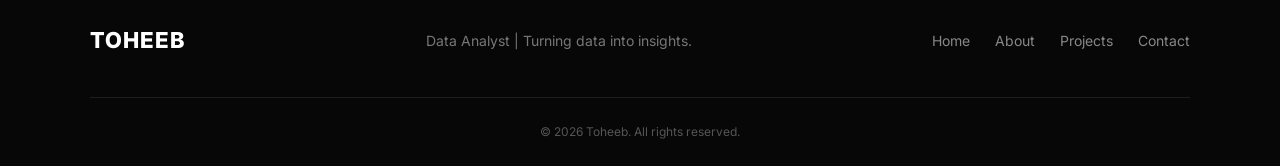
==== commit 6e1d626e: "Update index.html" ====
--- a/index.html
+++ b/index.html
@@ -546,7 +546,6 @@
     </div>
 
 </section>
-```
     
     <!-- =========================
          FOOTER
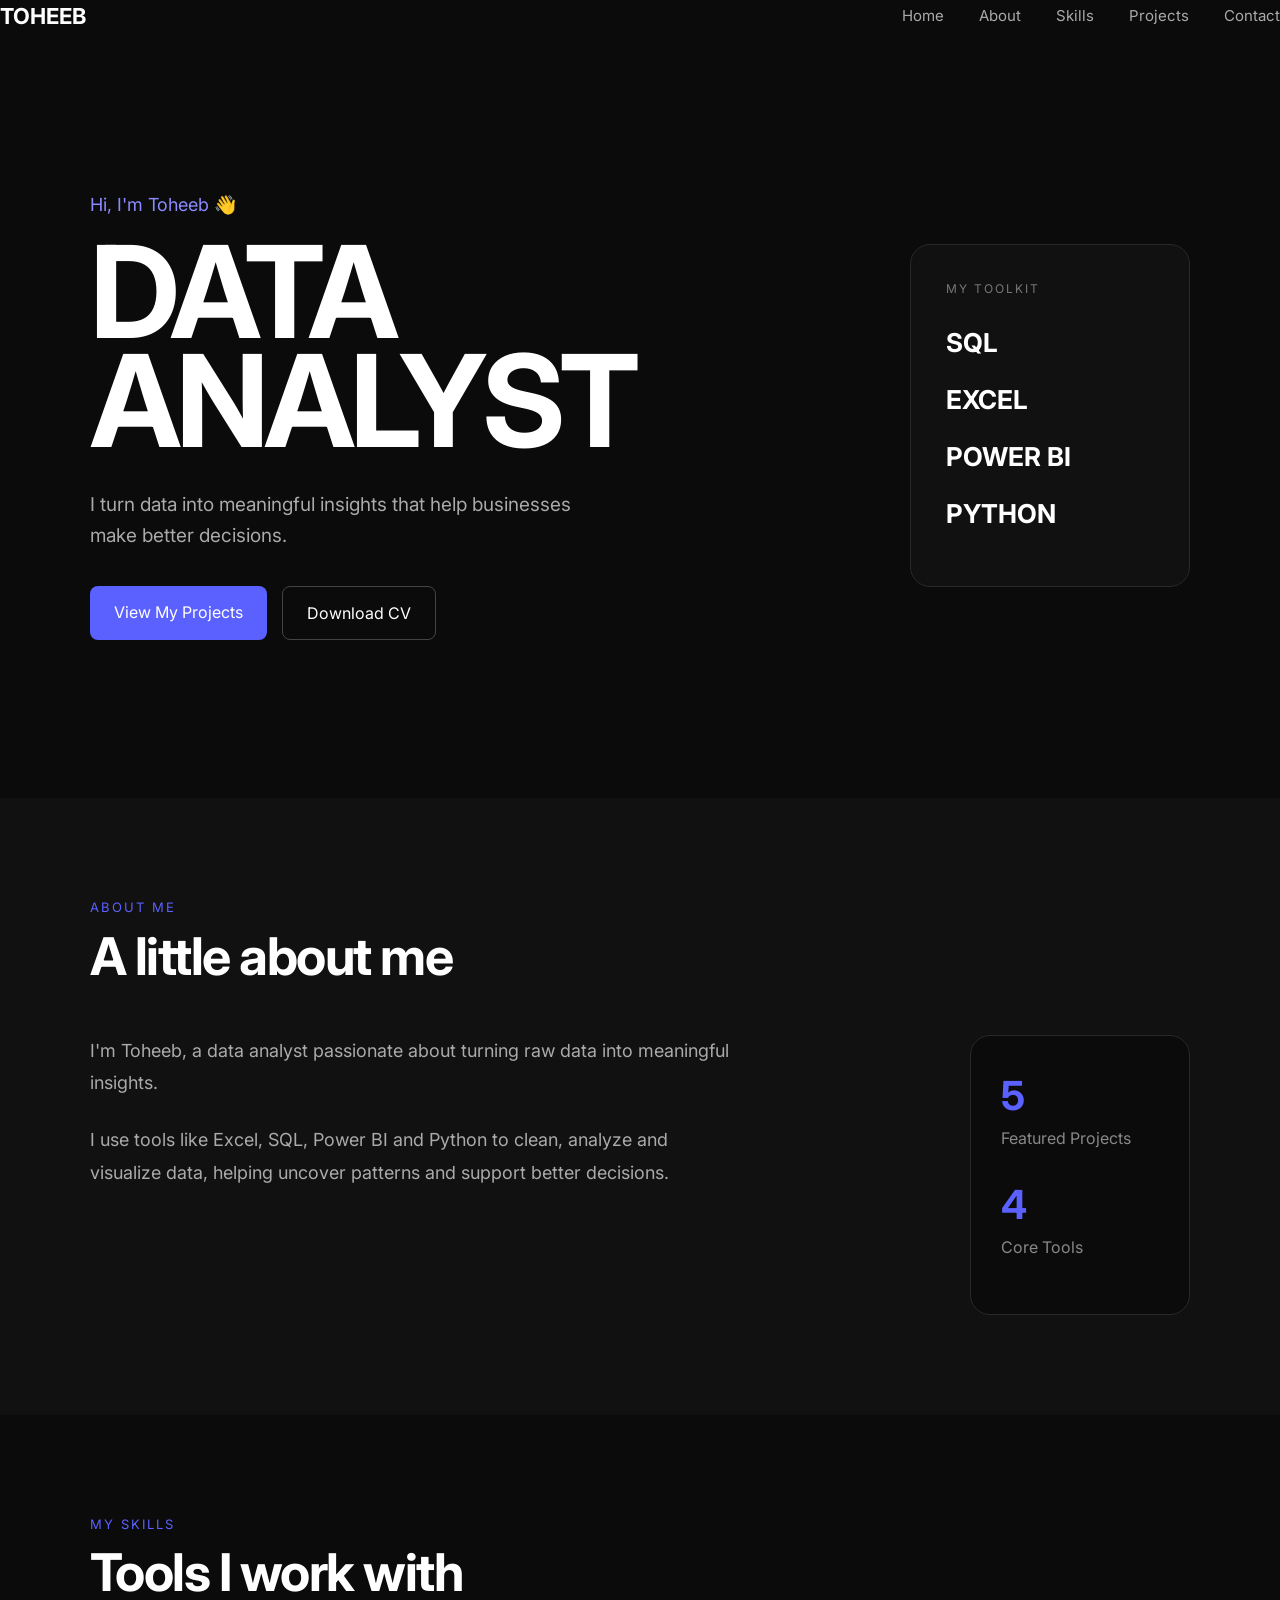
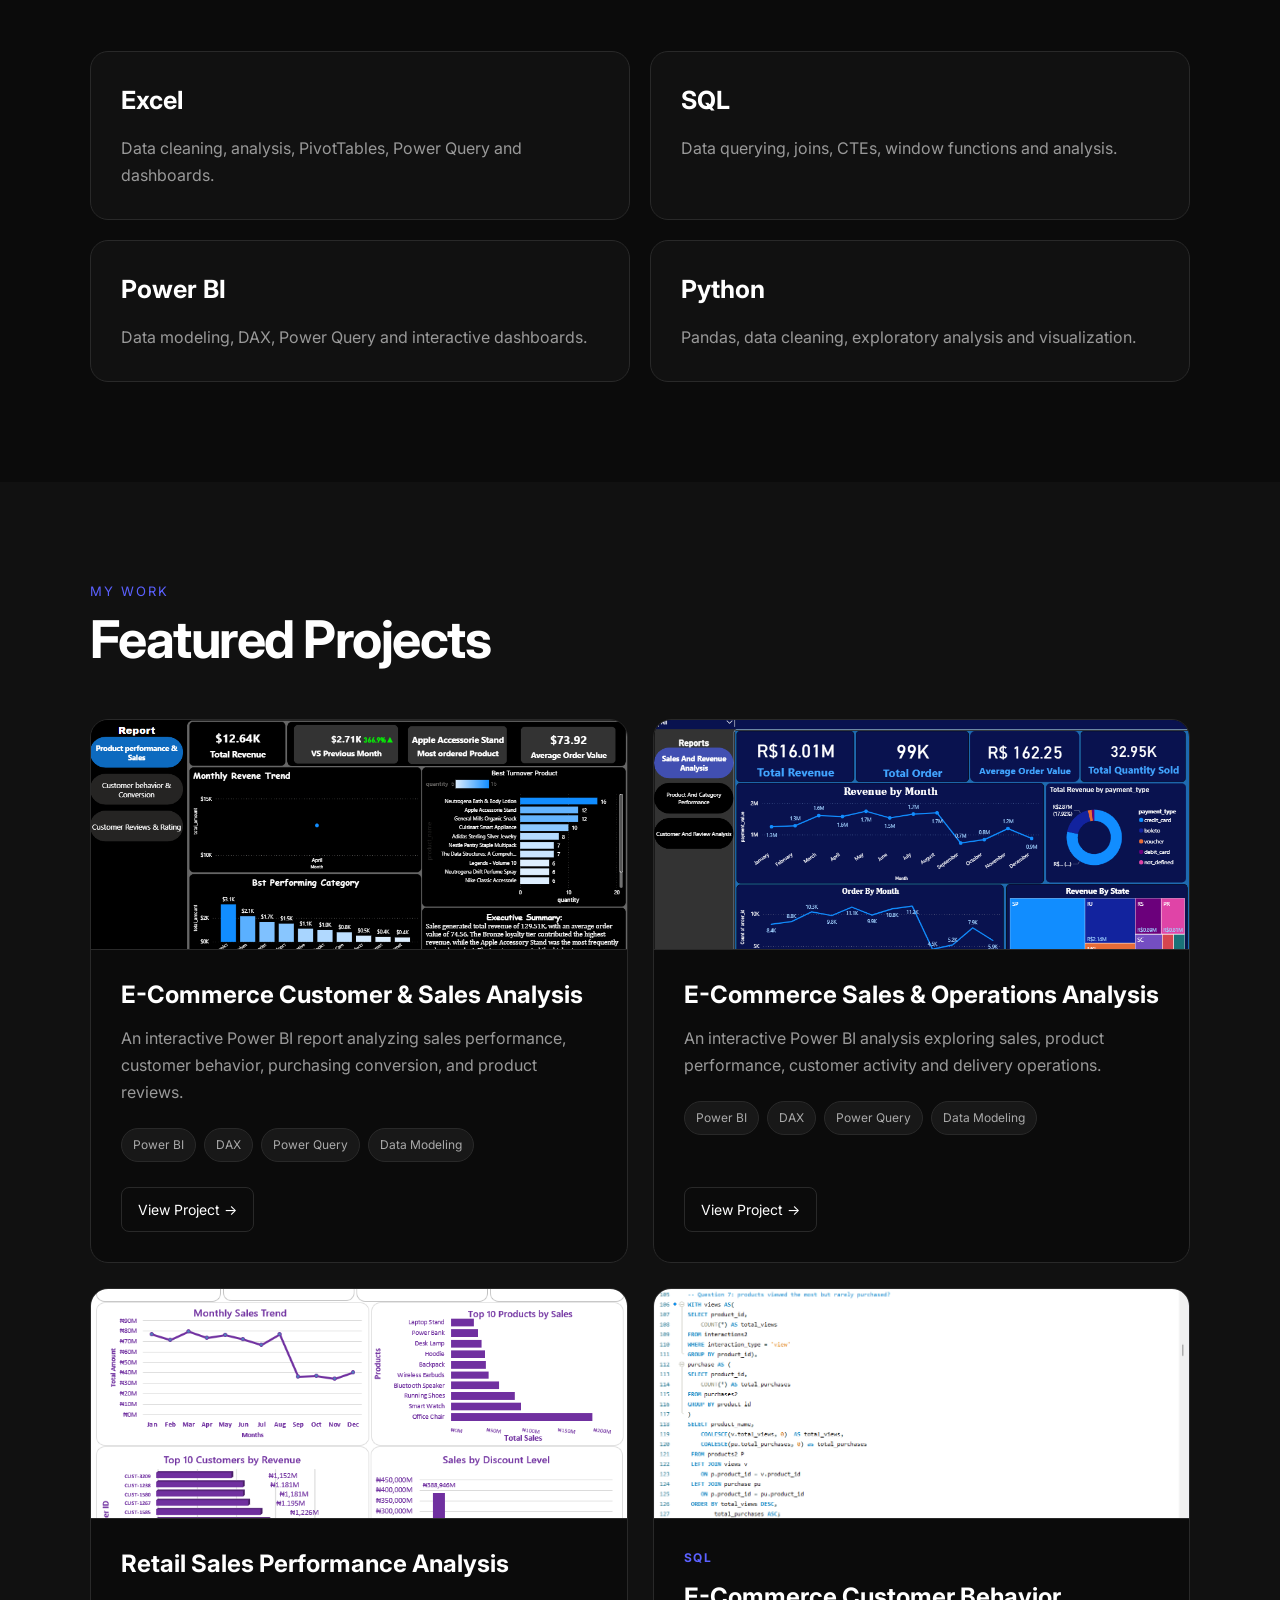
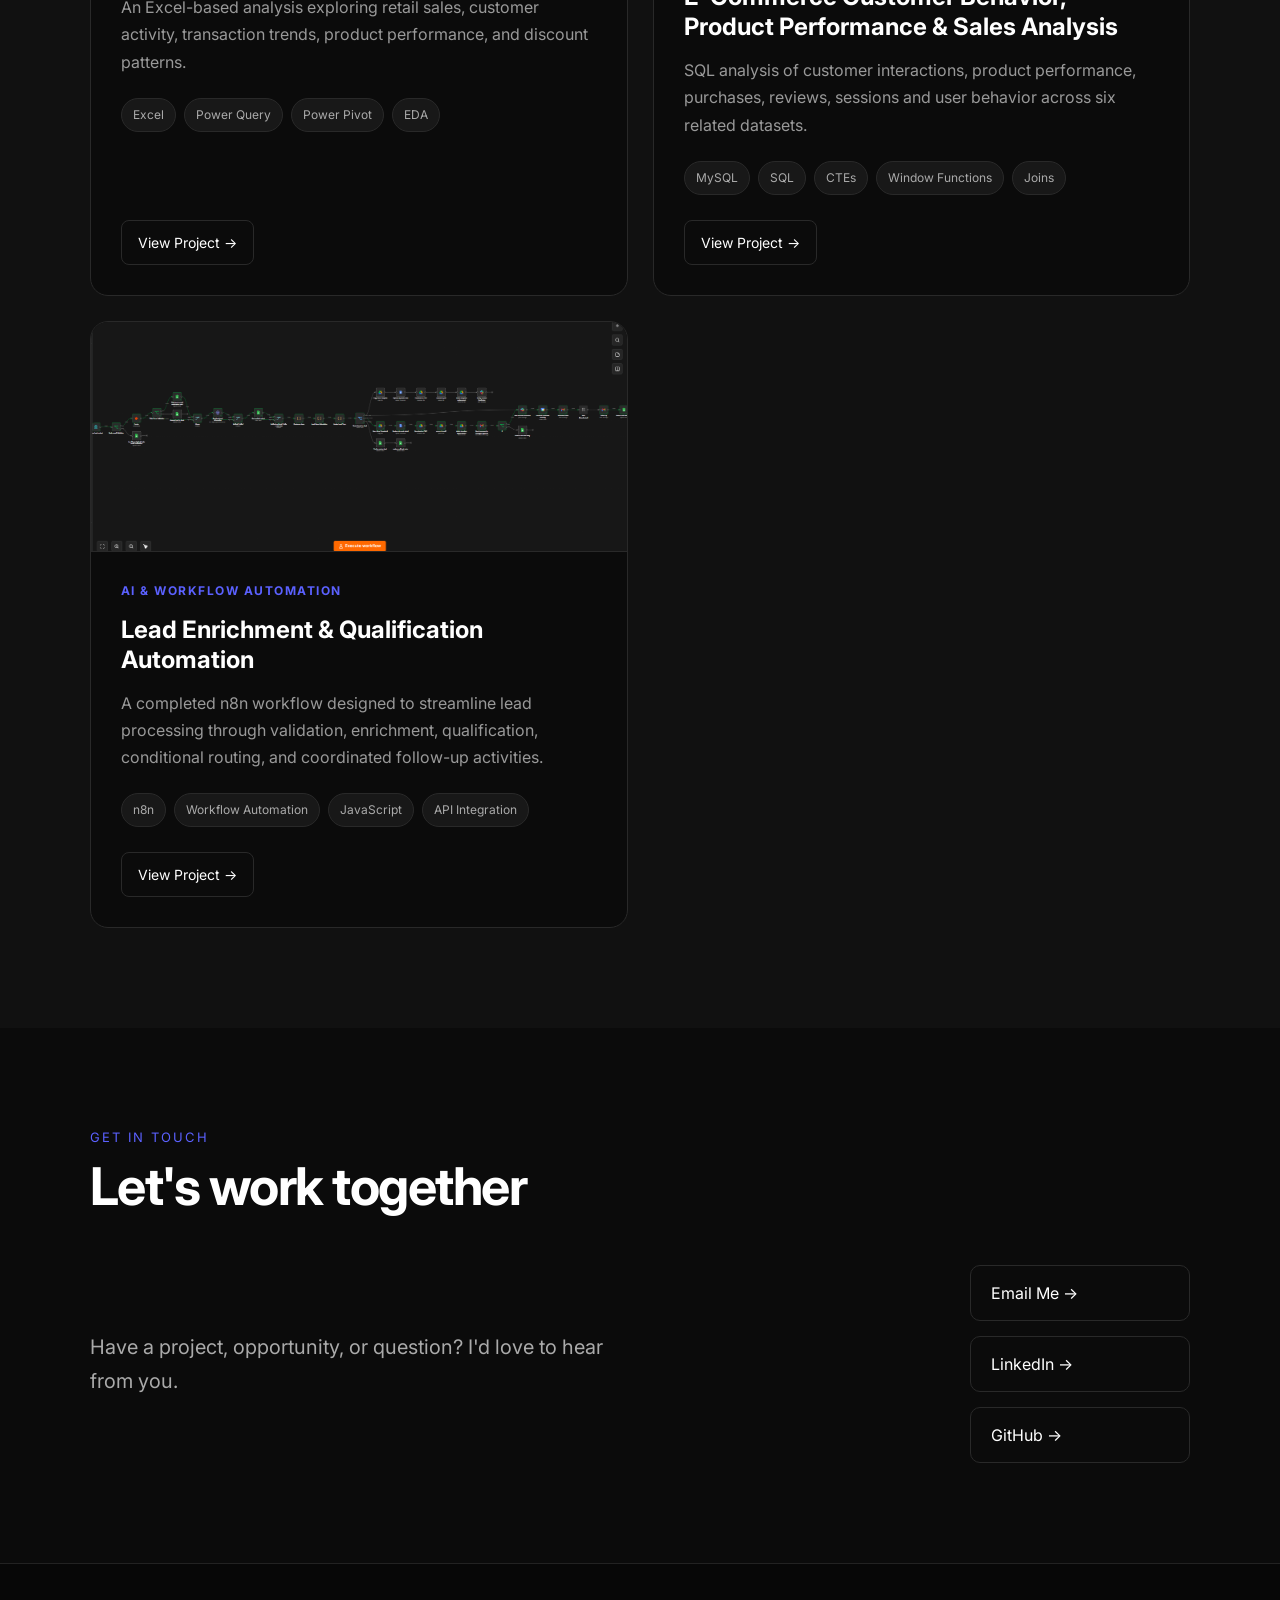
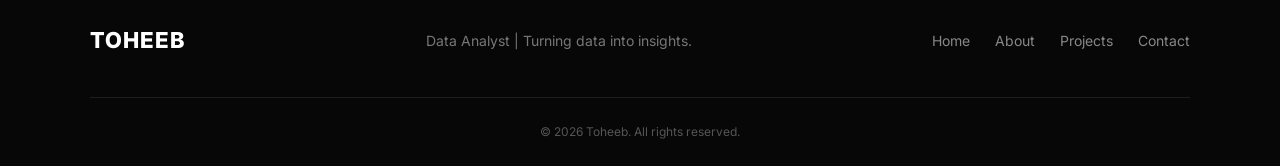
==== commit a19527b9: "Update index.html" ====
--- a/index.html
+++ b/index.html
@@ -131,7 +131,7 @@
 
             <div class="about-highlight">
 
-                <span>4</span>
+                <span>5</span>
 <p>Featured Projects</p>
 
                 <span>4</span>
--- a/style.css
+++ b/style.css
@@ -2012,4 +2012,22 @@
         font-size: 21px;
     }
 
-}+}
+<!-- =========================
+     BACK TO PORTFOLIO
+========================== -->
+
+<section class="project3-end">
+
+    <div class="project3-container">
+
+        <a
+            href="index.html"
+            class="project3-back-button"
+        >
+            ← Back to Portfolio
+        </a>
+
+    </div>
+
+</section>
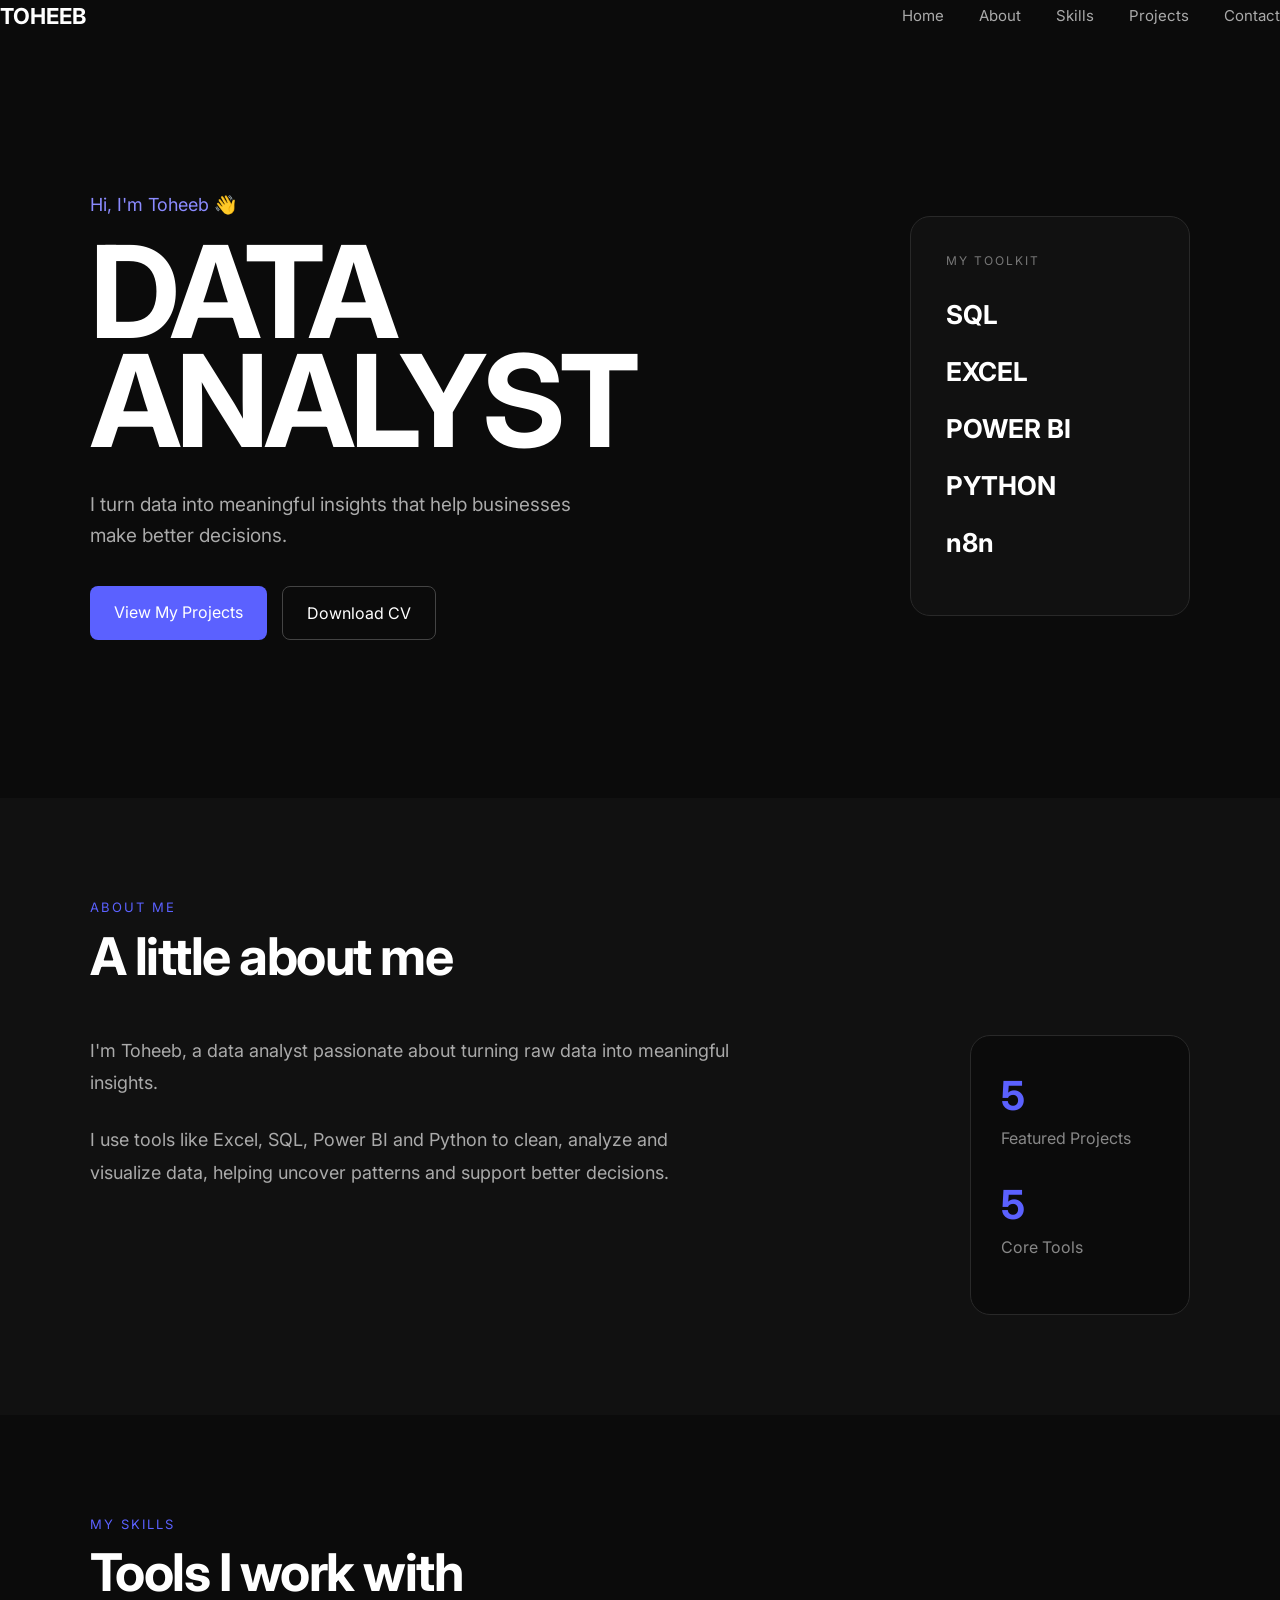
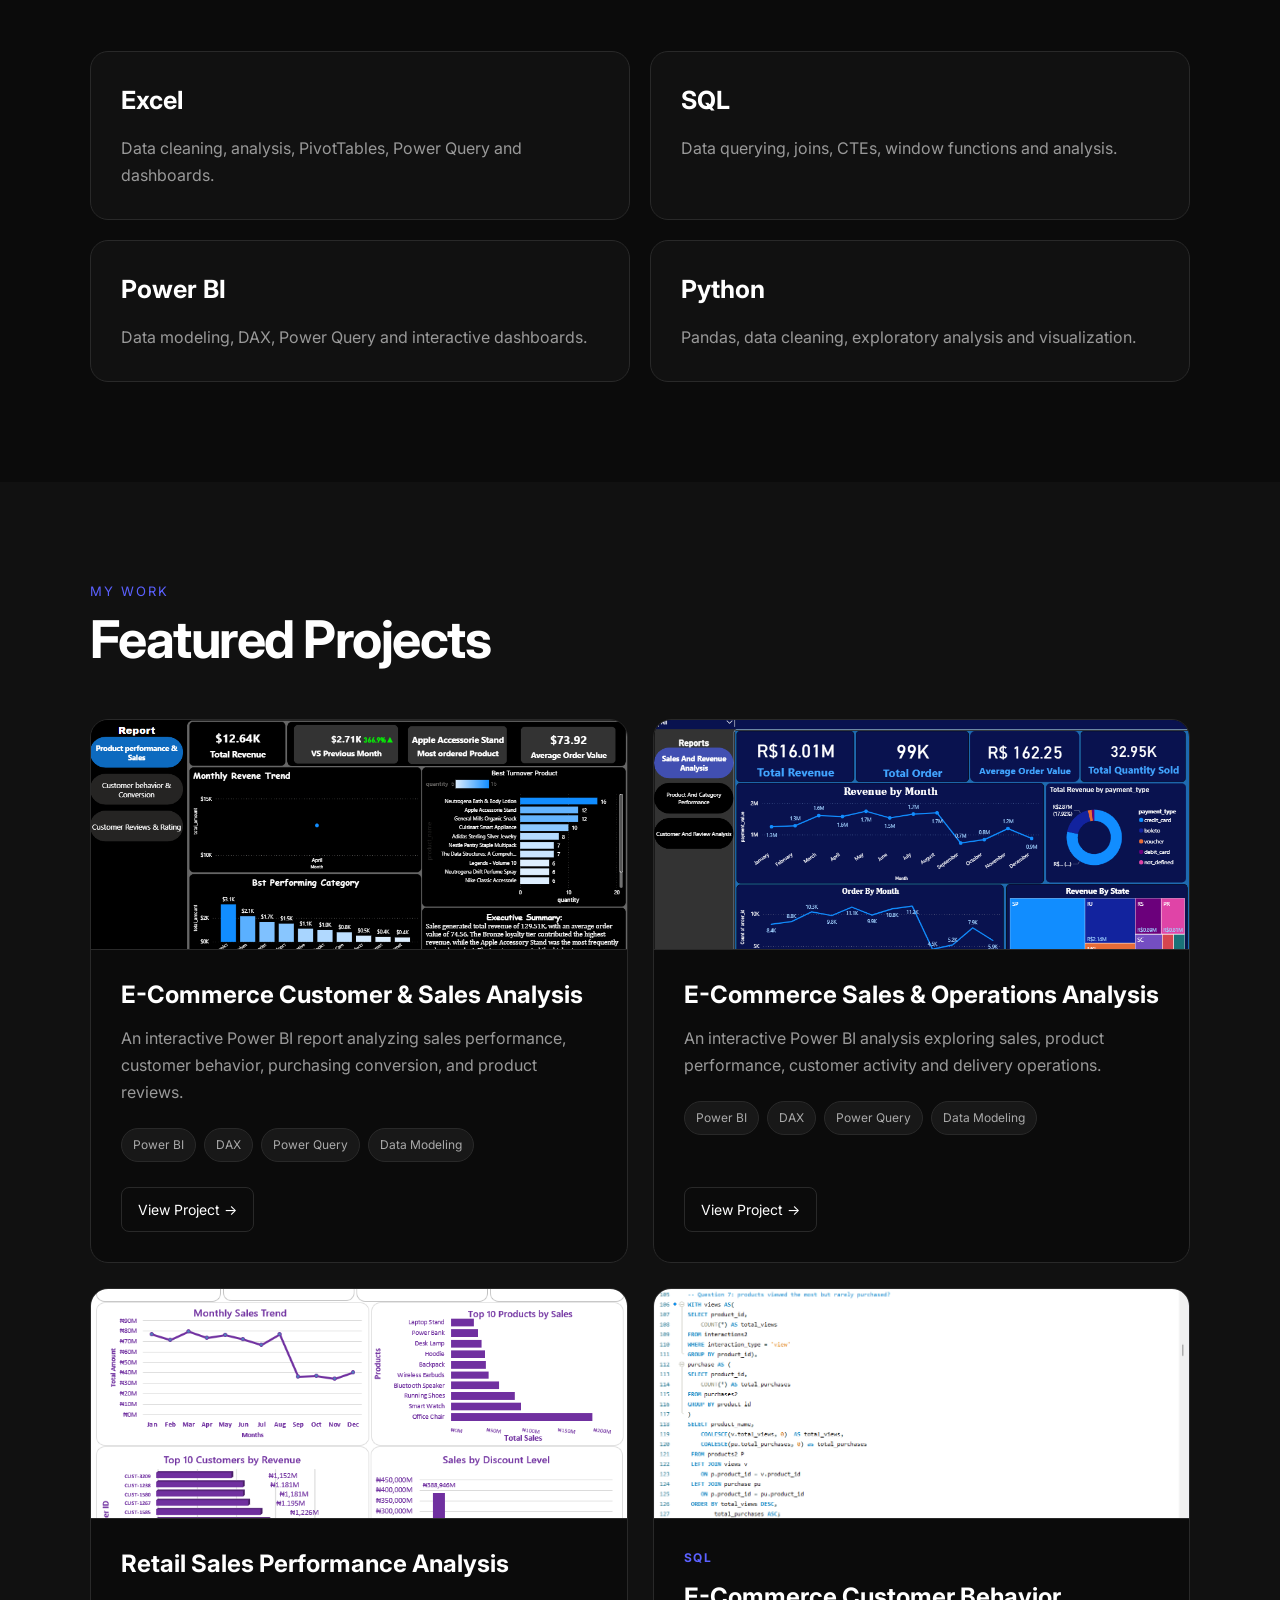
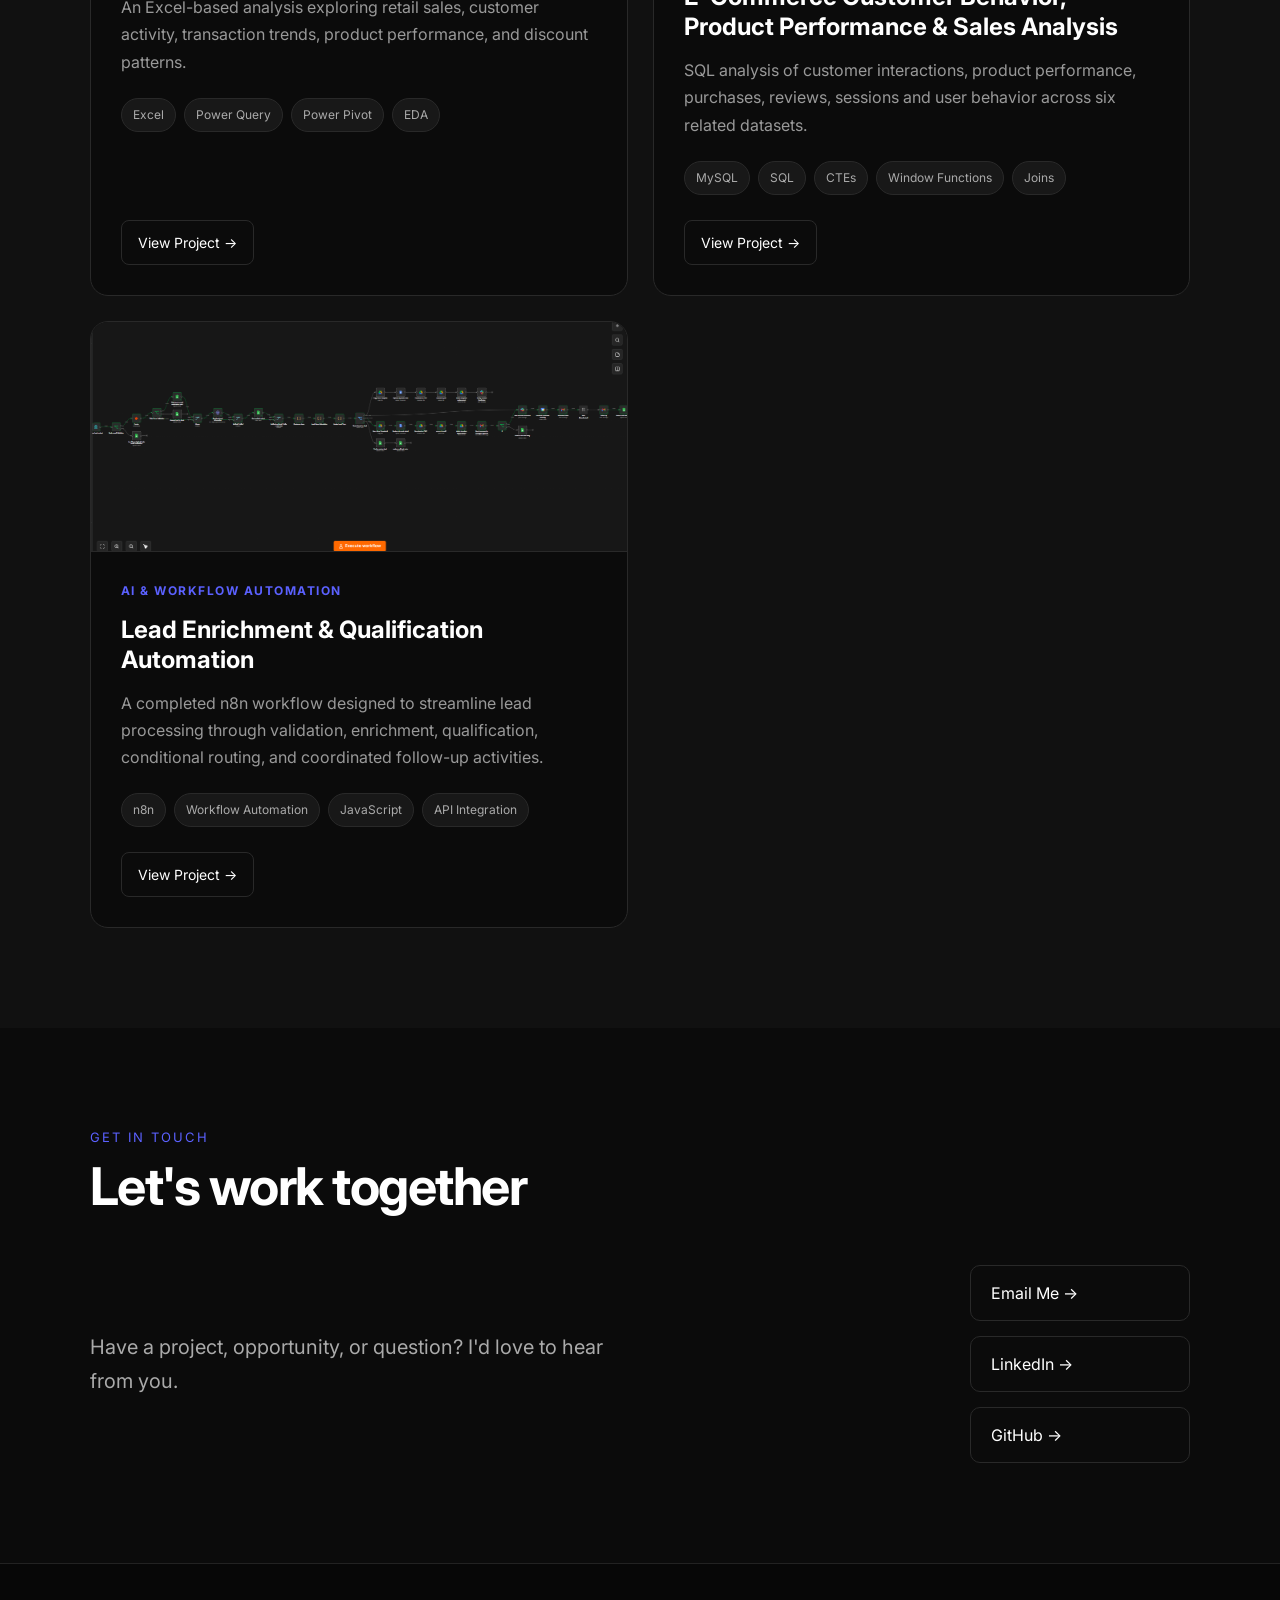
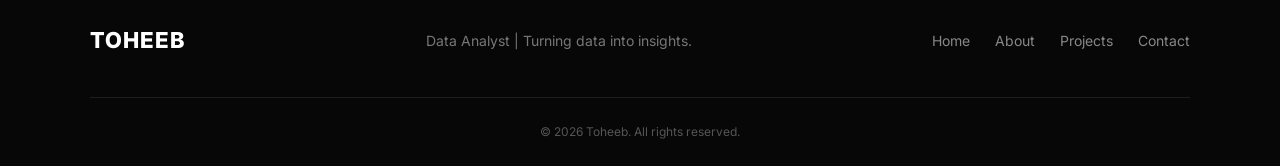
==== commit f06e1680: "Update index.html" ====
--- a/index.html
+++ b/index.html
@@ -88,6 +88,7 @@
             <h2>EXCEL</h2>
             <h2>POWER BI</h2>
             <h2>PYTHON</h2>
+            <h2>n8n</h2>
 
         </div>
 
@@ -134,7 +135,7 @@
                 <span>5</span>
 <p>Featured Projects</p>
 
-                <span>4</span>
+                <span>5</span>
                 <p>Core Tools</p>
 
             </div>
